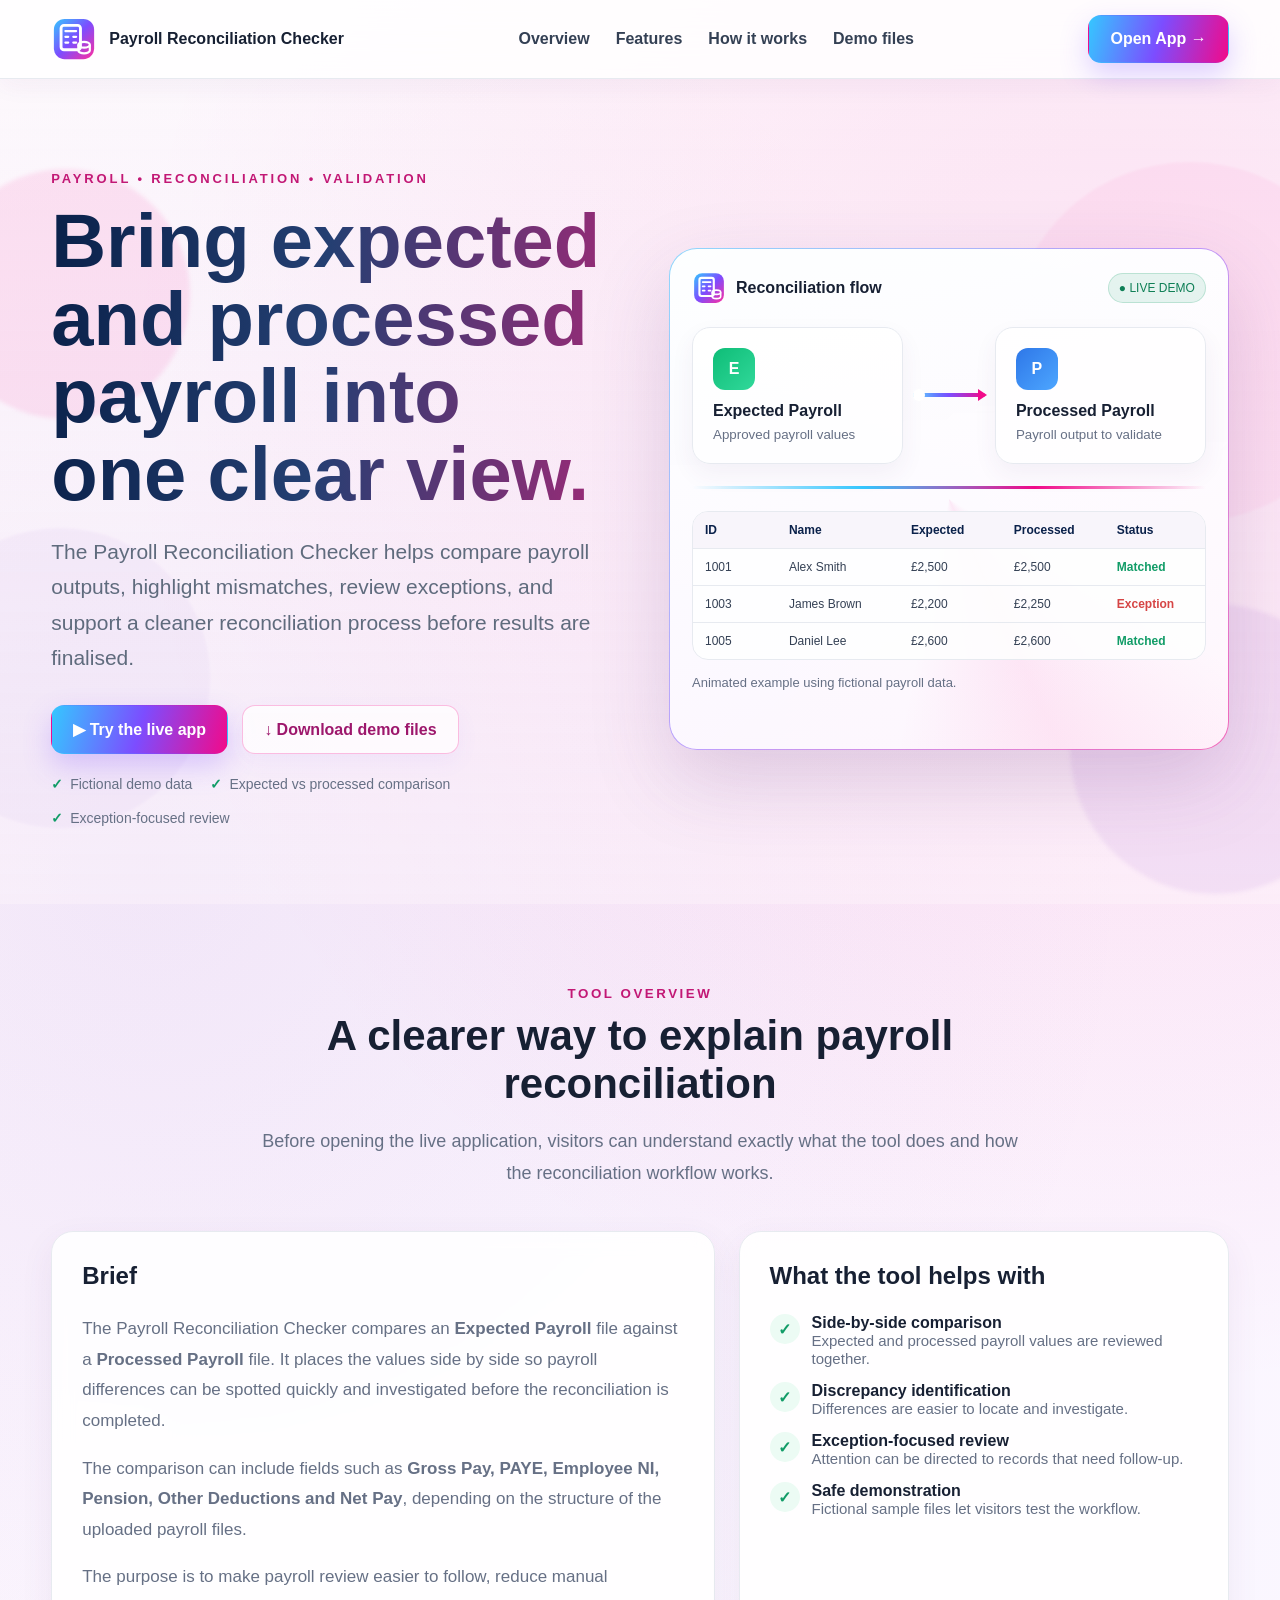
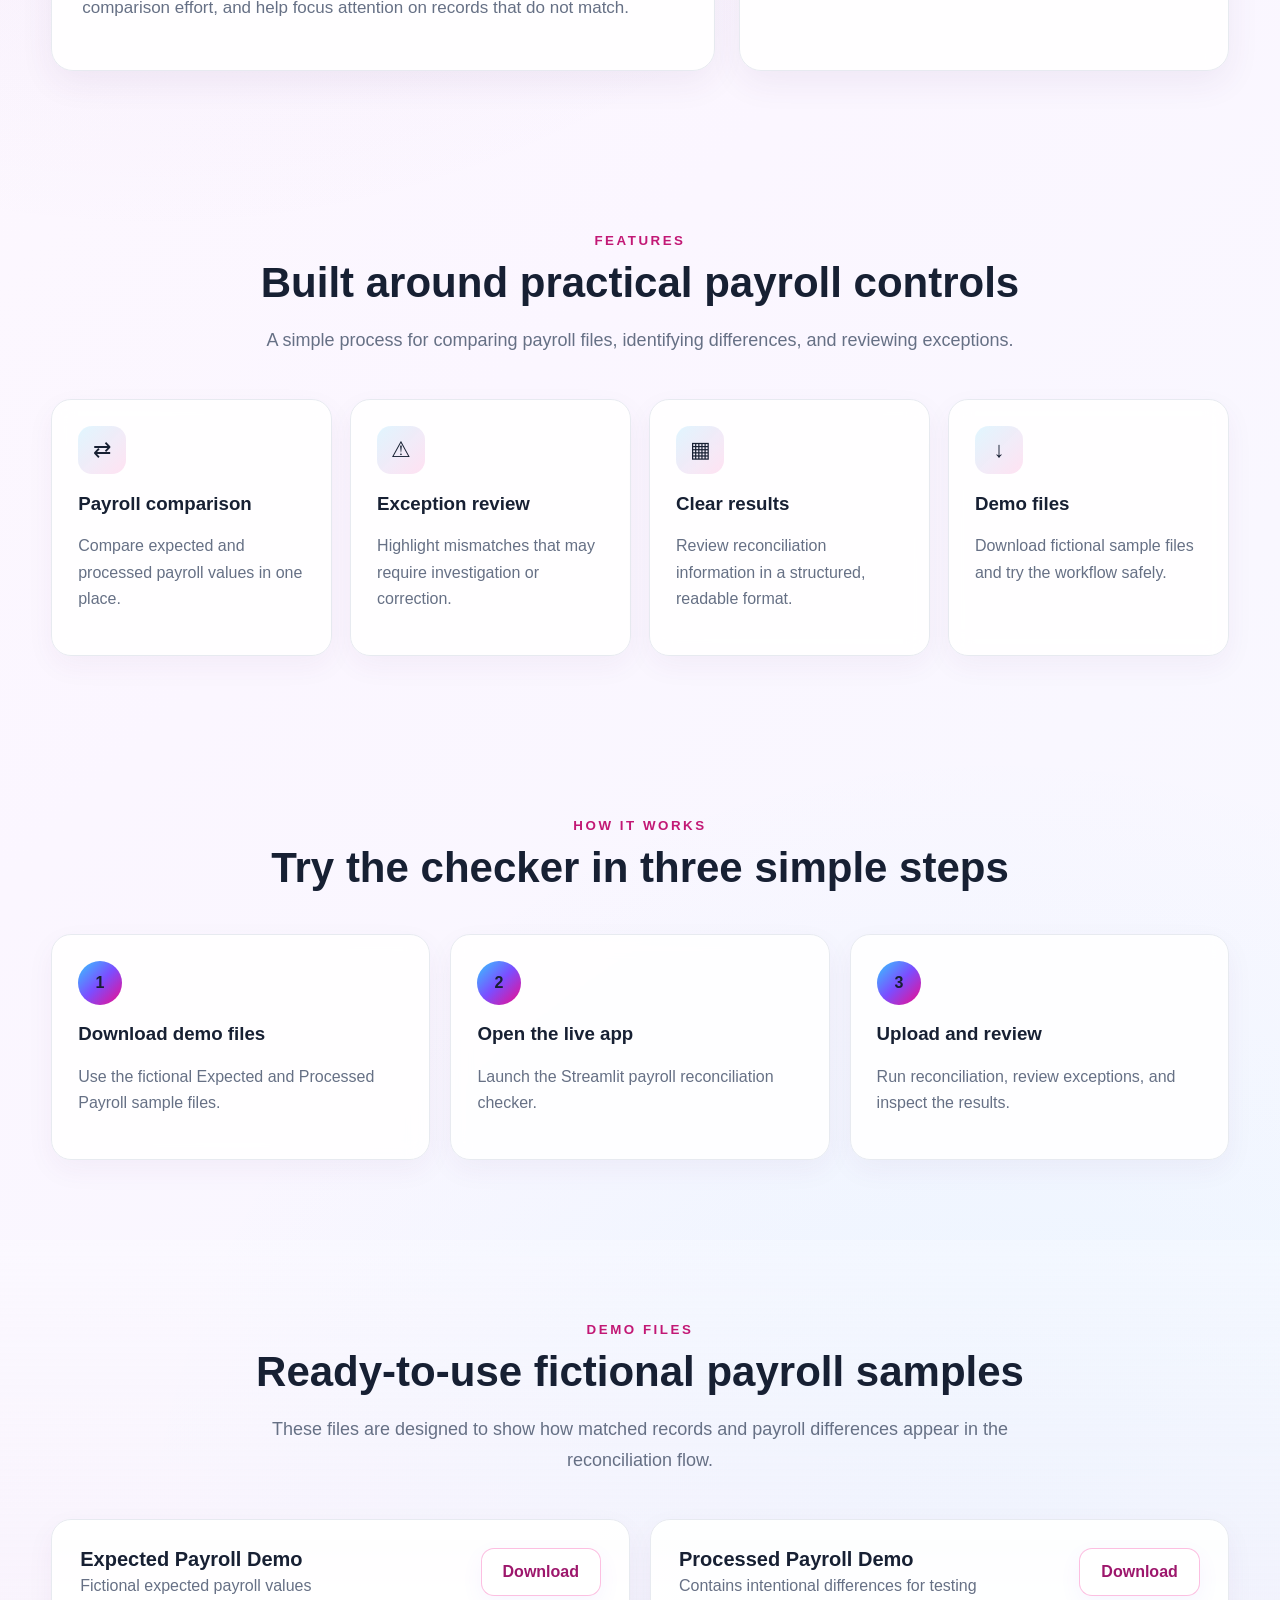
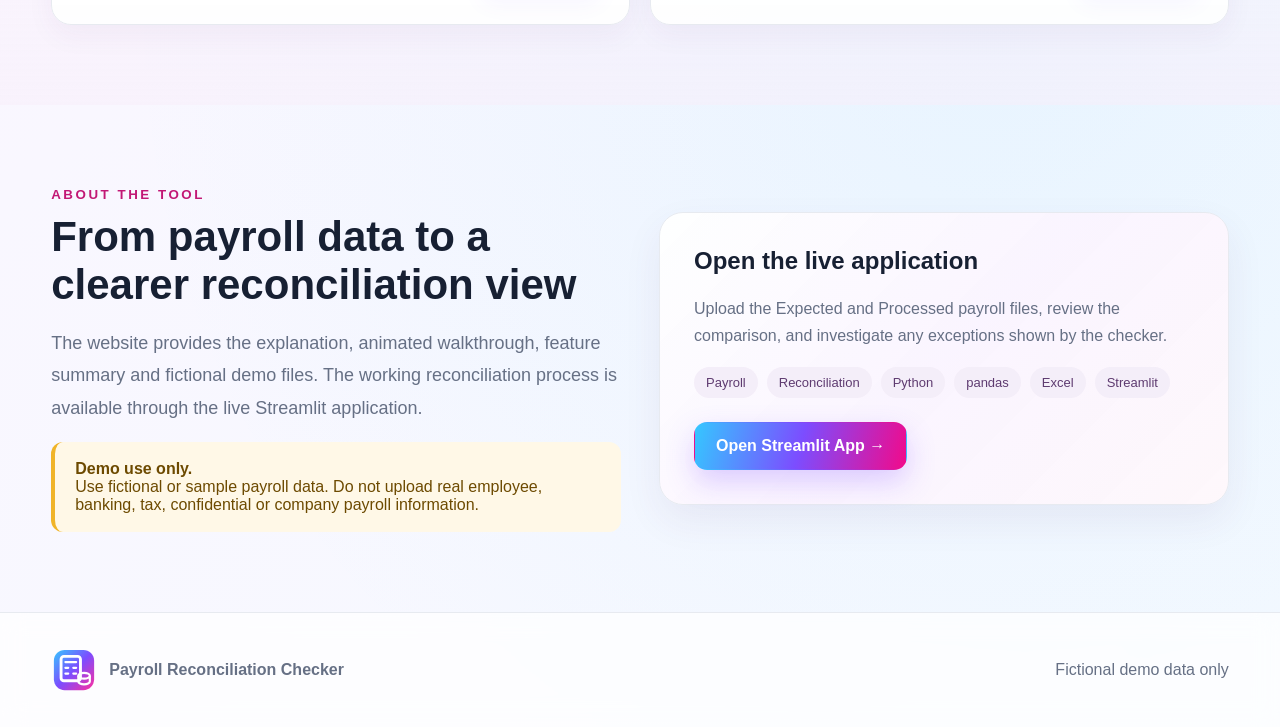
==== index.html @ 8fae10b7 "Add files via upload" ====
<!doctype html>
<html lang="en">
<head>
<meta charset="utf-8">
<meta name="viewport" content="width=device-width,initial-scale=1">
<title>Payroll Reconciliation Checker</title>
<meta name="description" content="Compare expected and processed payroll data, identify discrepancies, investigate exceptions, and review reconciliation results.">
<link rel="icon" href="favicon.svg" type="image/svg+xml">
<style>
:root{
 --bg:#fffafd;--panel:#ffffff;--panel2:#f8f4ff;--ink:#172033;--muted:#667085;
 --cyan:#35c7ff;--purple:#7c4dff;--pink:#f20a8a;--green:#119c67;--red:#d64545;--line:#e7eaf0;
}
*{box-sizing:border-box}html{scroll-behavior:smooth}
body{
 margin:0;font-family:Inter,Segoe UI,Arial,sans-serif;color:var(--ink);
 background:
 radial-gradient(circle at 88% 10%,rgba(242,10,138,.13),transparent 27%),
 radial-gradient(circle at 12% 22%,rgba(123,44,191,.09),transparent 30%),
 radial-gradient(circle at 78% 82%,rgba(53,199,255,.08),transparent 26%),
 linear-gradient(135deg,#fffafd 0%,#fbf6ff 48%,#f5f9ff 100%);
 overflow-x:hidden
}

body:before,body:after{content:"";position:fixed;border-radius:50%;pointer-events:none;z-index:0;filter:blur(1px);animation:ambientFloat 9s ease-in-out infinite}
body:before{width:360px;height:360px;background:rgba(242,10,138,.055);top:18%;right:-90px}
body:after{width:300px;height:300px;background:rgba(123,44,191,.05);bottom:8%;left:-90px;animation-delay:1.7s}
@keyframes ambientFloat{0%,100%{transform:translateY(0) scale(1)}50%{transform:translateY(-22px) scale(1.06)}}
header,main,footer{position:relative;z-index:1}
a{text-decoration:none;color:inherit}.wrap{width:min(1180px,92%);margin:auto}
header{position:sticky;top:0;z-index:50;background:rgba(255,255,255,.86);backdrop-filter:blur(18px);border-bottom:1px solid var(--line);box-shadow:0 6px 24px rgba(91,44,115,.05)}
nav{height:78px;display:flex;align-items:center;justify-content:space-between;gap:20px}
.brand{display:flex;align-items:center;gap:12px;font-weight:900}.brand img{width:46px;height:46px}
.links{display:flex;gap:26px;color:#344054;font-weight:700}
.btn{display:inline-flex;align-items:center;justify-content:center;gap:8px;padding:14px 21px;border-radius:13px;font-weight:900;border:1px solid transparent;transition:.22s}
.btn:hover{transform:translateY(-2px)}
.primary{background:linear-gradient(105deg,var(--cyan),var(--purple),var(--pink));color:white;box-shadow:0 12px 28px rgba(124,77,255,.25)}
.outline{border-color:rgba(242,10,138,.26);background:rgba(255,255,255,.76);color:#9d176c;box-shadow:0 8px 22px rgba(124,77,255,.06)}

.hero{padding:92px 0 78px;position:relative;overflow:hidden;background:linear-gradient(180deg,rgba(255,255,255,.20),rgba(255,248,252,.36))}
.hero:before,.hero:after{content:"";position:absolute;border-radius:50%;filter:blur(2px);animation:floatBlob 7s ease-in-out infinite}
.hero:before{width:250px;height:250px;background:rgba(242,10,138,.09);left:-60px;top:90px}
.hero:after{width:290px;height:290px;background:rgba(123,44,191,.08);right:-80px;bottom:10px;animation-delay:1.2s}
@keyframes floatBlob{0%,100%{transform:translateY(0) scale(1)}50%{transform:translateY(-18px) scale(1.05)}}
.hero-grid{display:grid;grid-template-columns:1fr 1fr;gap:58px;align-items:center;position:relative;z-index:1}
.eyebrow{letter-spacing:.22em;color:#c21875;font-weight:900;font-size:13px}
h1{font-size:clamp(46px,6vw,76px);line-height:1.02;margin:16px 0 22px}
.gradient-text{background:linear-gradient(95deg,#0a214a,#243f72 48%,#9f2a77);-webkit-background-clip:text;background-clip:text;color:transparent}
.lead{font-size:21px;line-height:1.68;color:#5f6b7d;max-width:660px}
.actions{display:flex;gap:14px;flex-wrap:wrap;margin-top:30px}
.mini-points{display:flex;gap:18px;flex-wrap:wrap;margin-top:22px;color:#667085;font-size:14px}
.mini-points span:before{content:"✓";color:var(--green);font-weight:900;margin-right:7px}

/* animated product visual */
.demo-wrap{position:relative;border-radius:28px;padding:1px;background:linear-gradient(135deg,rgba(53,199,255,.55),rgba(124,77,255,.48),rgba(242,10,138,.55));box-shadow:0 30px 80px rgba(89,43,118,.18)}
.demo{border-radius:27px;background:linear-gradient(180deg,rgba(255,255,255,.98),rgba(255,251,255,.96));padding:22px;min-height:500px;position:relative;overflow:hidden}
.demo:before{content:"";position:absolute;inset:-40%;background:conic-gradient(from 120deg,transparent,rgba(242,10,138,.08),transparent 20%);animation:spin 9s linear infinite}
@keyframes spin{to{transform:rotate(360deg)}}
.demo-inner{position:relative;z-index:2}
.demo-head{display:flex;align-items:center;justify-content:space-between;margin-bottom:22px}
.demo-title{display:flex;align-items:center;gap:10px;font-weight:900}.demo-title img{width:34px}.live{font-size:12px;padding:7px 10px;border-radius:999px;background:rgba(17,156,103,.10);color:#0e7f56;border:1px solid rgba(17,156,103,.20)}
.flow{display:grid;grid-template-columns:1fr 72px 1fr;align-items:center;gap:10px}
.file-card{background:rgba(255,255,255,.90);border:1px solid var(--line);border-radius:18px;padding:20px;animation:floatCard 4s ease-in-out infinite;box-shadow:0 10px 24px rgba(89,43,118,.06)}
.file-card:nth-child(3){animation-delay:.8s}
@keyframes floatCard{0%,100%{transform:translateY(0)}50%{transform:translateY(-7px)}}
.file-icon{width:42px;height:42px;border-radius:12px;display:grid;place-items:center;color:#fff;font-weight:900;margin-bottom:12px}
.green{background:linear-gradient(135deg,#0ebd77,#31d89a)}.blue{background:linear-gradient(135deg,#2e77e8,#4da6ff)}
.file-card strong{display:block;margin-bottom:5px}.file-card small{color:#667085}
.arrow{height:4px;background:linear-gradient(90deg,var(--cyan),var(--purple),var(--pink));position:relative;border-radius:10px}
.arrow:after{content:"";position:absolute;right:-2px;top:-4px;border-left:9px solid var(--pink);border-top:6px solid transparent;border-bottom:6px solid transparent}
.dot{position:absolute;width:12px;height:12px;border-radius:50%;background:#fff;top:-4px;left:0;animation:moveDot 2s linear infinite;box-shadow:0 0 16px rgba(255,255,255,.7)}
@keyframes moveDot{0%{left:0}100%{left:calc(100% - 12px)}}
.scan{height:3px;margin:22px 0;background:linear-gradient(90deg,transparent,var(--cyan),var(--pink),transparent);animation:scan 2.5s linear infinite}
@keyframes scan{0%{transform:translateX(-100%)}100%{transform:translateX(100%)}}
.results{border:1px solid var(--line);border-radius:16px;overflow:hidden;background:rgba(255,255,255,.88)}
.rhead,.rrow{display:grid;grid-template-columns:.8fr 1.2fr 1fr 1fr .8fr;gap:8px;padding:11px 12px;font-size:12px}
.rhead{background:#f8f5fb;font-weight:900;color:#0a214a}
.rrow{border-top:1px solid var(--line);color:#344054}.matched{color:#119c67;font-weight:900}.exception{color:#d64545;font-weight:900}
.note{margin-top:15px;color:#667085;font-size:13px}

section{padding:80px 0}
.head{text-align:center;max-width:780px;margin:0 auto 42px}
.head small{letter-spacing:.19em;color:#c21875;font-weight:900}
.head h2{font-size:42px;margin:10px 0 12px}
.head p{font-size:18px;line-height:1.75;color:var(--muted)}
.brief-grid{display:grid;grid-template-columns:1.15fr .85fr;gap:24px}
.panel{background:rgba(255,255,255,.88);border:1px solid var(--line);border-radius:22px;padding:30px;box-shadow:0 12px 34px rgba(89,43,118,.07);backdrop-filter:blur(10px)}
.panel h3{font-size:24px;margin-top:0}.panel p{line-height:1.8;color:#667085;font-size:17px}
.callouts{display:grid;gap:14px}.callout{display:flex;gap:12px;align-items:flex-start}
.tick{width:30px;height:30px;border-radius:50%;display:grid;place-items:center;background:#ecfbf4;color:#119c67;font-weight:900;flex:none}
.callout span{color:#667085;font-size:15px}

.cards{display:grid;grid-template-columns:repeat(4,1fr);gap:18px}
.card{background:rgba(255,255,255,.88);border:1px solid var(--line);border-radius:20px;padding:26px;transition:.25s;box-shadow:0 10px 28px rgba(89,43,118,.05);backdrop-filter:blur(10px)}
.card:hover{transform:translateY(-7px);border-color:rgba(242,10,138,.22);box-shadow:0 20px 45px rgba(89,43,118,.10)}
.ico{width:48px;height:48px;border-radius:14px;display:grid;place-items:center;background:linear-gradient(135deg,rgba(53,199,255,.15),rgba(255,46,159,.14));font-size:22px}
.card p{color:#667085;line-height:1.65}
.steps{display:grid;grid-template-columns:repeat(3,1fr);gap:20px}
.num{width:44px;height:44px;border-radius:50%;display:grid;place-items:center;font-weight:900;background:linear-gradient(135deg,var(--cyan),var(--purple),var(--pink))}
.samples{background:linear-gradient(180deg,rgba(255,255,255,.24),rgba(248,238,250,.52))}
.sample-grid{display:grid;grid-template-columns:1fr 1fr;gap:20px}
.sample{display:flex;align-items:center;justify-content:space-between;gap:20px;background:rgba(255,255,255,.90);border:1px solid var(--line);border-radius:20px;padding:28px;box-shadow:0 10px 28px rgba(89,43,118,.05)}
.sample strong{display:block;font-size:20px;margin-bottom:6px}.sample span{color:#667085}
.about{display:grid;grid-template-columns:1fr 1fr;gap:38px;align-items:center}
.notice{border-left:4px solid #f0b429;background:#fff8e7;padding:18px 20px;border-radius:12px;color:#6d4a00}
.appbox{background:linear-gradient(135deg,rgba(255,255,255,.92),rgba(251,244,255,.94),rgba(255,247,251,.92));border:1px solid var(--line);border-radius:24px;padding:34px;box-shadow:0 16px 38px rgba(89,43,118,.07)}
.tags{display:flex;gap:9px;flex-wrap:wrap;margin:18px 0 24px}.tag{padding:8px 12px;border-radius:999px;background:#f4eef9;color:#5e3b70;font-size:13px}
.reveal{opacity:0;transform:translateY(28px);transition:.7s ease}.reveal.show{opacity:1;transform:none}
footer{border-top:1px solid var(--line);padding:34px 0;background:rgba(255,255,255,.72);backdrop-filter:blur(12px)}.foot{display:flex;justify-content:space-between;align-items:center;gap:20px;color:#667085}
@media(max-width:920px){.links{display:none}.hero-grid,.brief-grid,.about{grid-template-columns:1fr}.cards{grid-template-columns:1fr 1fr}.steps,.sample-grid{grid-template-columns:1fr}}
@media(max-width:600px){.cards{grid-template-columns:1fr}.flow{grid-template-columns:1fr}.arrow{height:52px;width:4px;margin:auto}.arrow:after{display:none}.dot{left:-4px;top:0;animation:moveY 2s linear infinite}@keyframes moveY{0%{top:0}100%{top:40px}}.rhead,.rrow{grid-template-columns:.8fr 1.2fr .8fr}.rhead span:nth-child(3),.rhead span:nth-child(4),.rrow span:nth-child(3),.rrow span:nth-child(4){display:none}.foot{flex-direction:column;align-items:flex-start}}
</style>
</head>
<body>
<header><div class="wrap"><nav>
<a class="brand" href="#home"><img src="favicon.svg" alt=""><span>Payroll Reconciliation Checker</span></a>
<div class="links"><a href="#overview">Overview</a><a href="#features">Features</a><a href="#how">How it works</a><a href="#samples">Demo files</a></div>
<a class="btn primary" href="https://smart-payroll-reconciliation.streamlit.app/" target="_blank">Open App →</a>
</nav></div></header>

<main id="home">
<section class="hero"><div class="wrap hero-grid">
<div>
<div class="eyebrow">PAYROLL • RECONCILIATION • VALIDATION</div>
<h1 class="gradient-text">Bring expected and processed payroll into one clear view.</h1>
<p class="lead">The Payroll Reconciliation Checker helps compare payroll outputs, highlight mismatches, review exceptions, and support a cleaner reconciliation process before results are finalised.</p>
<div class="actions">
<a class="btn primary" href="https://smart-payroll-reconciliation.streamlit.app/" target="_blank">▶ Try the live app</a>
<a class="btn outline" href="#samples">↓ Download demo files</a>
</div>
<div class="mini-points"><span>Fictional demo data</span><span>Expected vs processed comparison</span><span>Exception-focused review</span></div>
</div>

<div class="demo-wrap"><div class="demo"><div class="demo-inner">
<div class="demo-head"><div class="demo-title"><img src="favicon.svg" alt=""> Reconciliation flow</div><div class="live">● LIVE DEMO</div></div>
<div class="flow">
<div class="file-card"><div class="file-icon green">E</div><strong>Expected Payroll</strong><small>Approved payroll values</small></div>
<div class="arrow"><div class="dot"></div></div>
<div class="file-card"><div class="file-icon blue">P</div><strong>Processed Payroll</strong><small>Payroll output to validate</small></div>
</div>
<div class="scan"></div>
<div class="results">
<div class="rhead"><span>ID</span><span>Name</span><span>Expected</span><span>Processed</span><span>Status</span></div>
<div class="rrow"><span>1001</span><span>Alex Smith</span><span>£2,500</span><span>£2,500</span><span class="matched">Matched</span></div>
<div class="rrow"><span>1003</span><span>James Brown</span><span>£2,200</span><span>£2,250</span><span class="exception">Exception</span></div>
<div class="rrow"><span>1005</span><span>Daniel Lee</span><span>£2,600</span><span>£2,600</span><span class="matched">Matched</span></div>
</div>
<div class="note">Animated example using fictional payroll data.</div>
</div></div></div>
</div></section>

<section id="overview"><div class="wrap">
<div class="head reveal"><small>TOOL OVERVIEW</small><h2>A clearer way to explain payroll reconciliation</h2><p>Before opening the live application, visitors can understand exactly what the tool does and how the reconciliation workflow works.</p></div>
<div class="brief-grid">
<div class="panel reveal">
<h3>Brief</h3>
<p>The Payroll Reconciliation Checker compares an <strong>Expected Payroll</strong> file against a <strong>Processed Payroll</strong> file. It places the values side by side so payroll differences can be spotted quickly and investigated before the reconciliation is completed.</p>
<p>The comparison can include fields such as <strong>Gross Pay, PAYE, Employee NI, Pension, Other Deductions and Net Pay</strong>, depending on the structure of the uploaded payroll files.</p>
<p>The purpose is to make payroll review easier to follow, reduce manual comparison effort, and help focus attention on records that do not match.</p>
</div>
<div class="panel reveal">
<h3>What the tool helps with</h3>
<div class="callouts">
<div class="callout"><div class="tick">✓</div><div><strong>Side-by-side comparison</strong><br><span>Expected and processed payroll values are reviewed together.</span></div></div>
<div class="callout"><div class="tick">✓</div><div><strong>Discrepancy identification</strong><br><span>Differences are easier to locate and investigate.</span></div></div>
<div class="callout"><div class="tick">✓</div><div><strong>Exception-focused review</strong><br><span>Attention can be directed to records that need follow-up.</span></div></div>
<div class="callout"><div class="tick">✓</div><div><strong>Safe demonstration</strong><br><span>Fictional sample files let visitors test the workflow.</span></div></div>
</div>
</div>
</div>
</div></section>

<section id="features"><div class="wrap">
<div class="head reveal"><small>FEATURES</small><h2>Built around practical payroll controls</h2><p>A simple process for comparing payroll files, identifying differences, and reviewing exceptions.</p></div>
<div class="cards">
<div class="card reveal"><div class="ico">⇄</div><h3>Payroll comparison</h3><p>Compare expected and processed payroll values in one place.</p></div>
<div class="card reveal"><div class="ico">⚠</div><h3>Exception review</h3><p>Highlight mismatches that may require investigation or correction.</p></div>
<div class="card reveal"><div class="ico">▦</div><h3>Clear results</h3><p>Review reconciliation information in a structured, readable format.</p></div>
<div class="card reveal"><div class="ico">↓</div><h3>Demo files</h3><p>Download fictional sample files and try the workflow safely.</p></div>
</div>
</div></section>

<section id="how"><div class="wrap">
<div class="head reveal"><small>HOW IT WORKS</small><h2>Try the checker in three simple steps</h2></div>
<div class="steps">
<div class="card reveal"><div class="num">1</div><h3>Download demo files</h3><p>Use the fictional Expected and Processed Payroll sample files.</p></div>
<div class="card reveal"><div class="num">2</div><h3>Open the live app</h3><p>Launch the Streamlit payroll reconciliation checker.</p></div>
<div class="card reveal"><div class="num">3</div><h3>Upload and review</h3><p>Run reconciliation, review exceptions, and inspect the results.</p></div>
</div>
</div></section>

<section id="samples" class="samples"><div class="wrap">
<div class="head reveal"><small>DEMO FILES</small><h2>Ready-to-use fictional payroll samples</h2><p>These files are designed to show how matched records and payroll differences appear in the reconciliation flow.</p></div>
<div class="sample-grid">
<div class="sample reveal"><div><strong>Expected Payroll Demo</strong><span>Fictional expected payroll values</span></div><a class="btn outline" href="expected_payroll_demo.xlsx" download>Download</a></div>
<div class="sample reveal"><div><strong>Processed Payroll Demo</strong><span>Contains intentional differences for testing</span></div><a class="btn outline" href="processed_payroll_demo.xlsx" download>Download</a></div>
</div>
</div></section>

<section><div class="wrap about">
<div class="reveal">
<div class="head" style="text-align:left;margin:0 0 18px"><small>ABOUT THE TOOL</small><h2>From payroll data to a clearer reconciliation view</h2></div>
<p style="font-size:18px;line-height:1.8;color:#667085">The website provides the explanation, animated walkthrough, feature summary and fictional demo files. The working reconciliation process is available through the live Streamlit application.</p>
<div class="notice"><strong>Demo use only.</strong><br>Use fictional or sample payroll data. Do not upload real employee, banking, tax, confidential or company payroll information.</div>
</div>
<div class="appbox reveal">
<h2 style="margin-top:0">Open the live application</h2>
<p style="color:#667085;line-height:1.7">Upload the Expected and Processed payroll files, review the comparison, and investigate any exceptions shown by the checker.</p>
<div class="tags"><span class="tag">Payroll</span><span class="tag">Reconciliation</span><span class="tag">Python</span><span class="tag">pandas</span><span class="tag">Excel</span><span class="tag">Streamlit</span></div>
<a class="btn primary" href="https://smart-payroll-reconciliation.streamlit.app/" target="_blank">Open Streamlit App →</a>
</div>
</div></section>
</main>

<footer><div class="wrap foot">
<a class="brand" href="#home"><img src="favicon.svg" alt=""><span>Payroll Reconciliation Checker</span></a>
<div>Fictional demo data only</div>
</div></footer>

<script>
const observer=new IntersectionObserver((entries)=>{entries.forEach(e=>{if(e.isIntersecting)e.target.classList.add('show')})},{threshold:.12});
document.querySelectorAll('.reveal').forEach(el=>observer.observe(el));
</script>
</body></html>
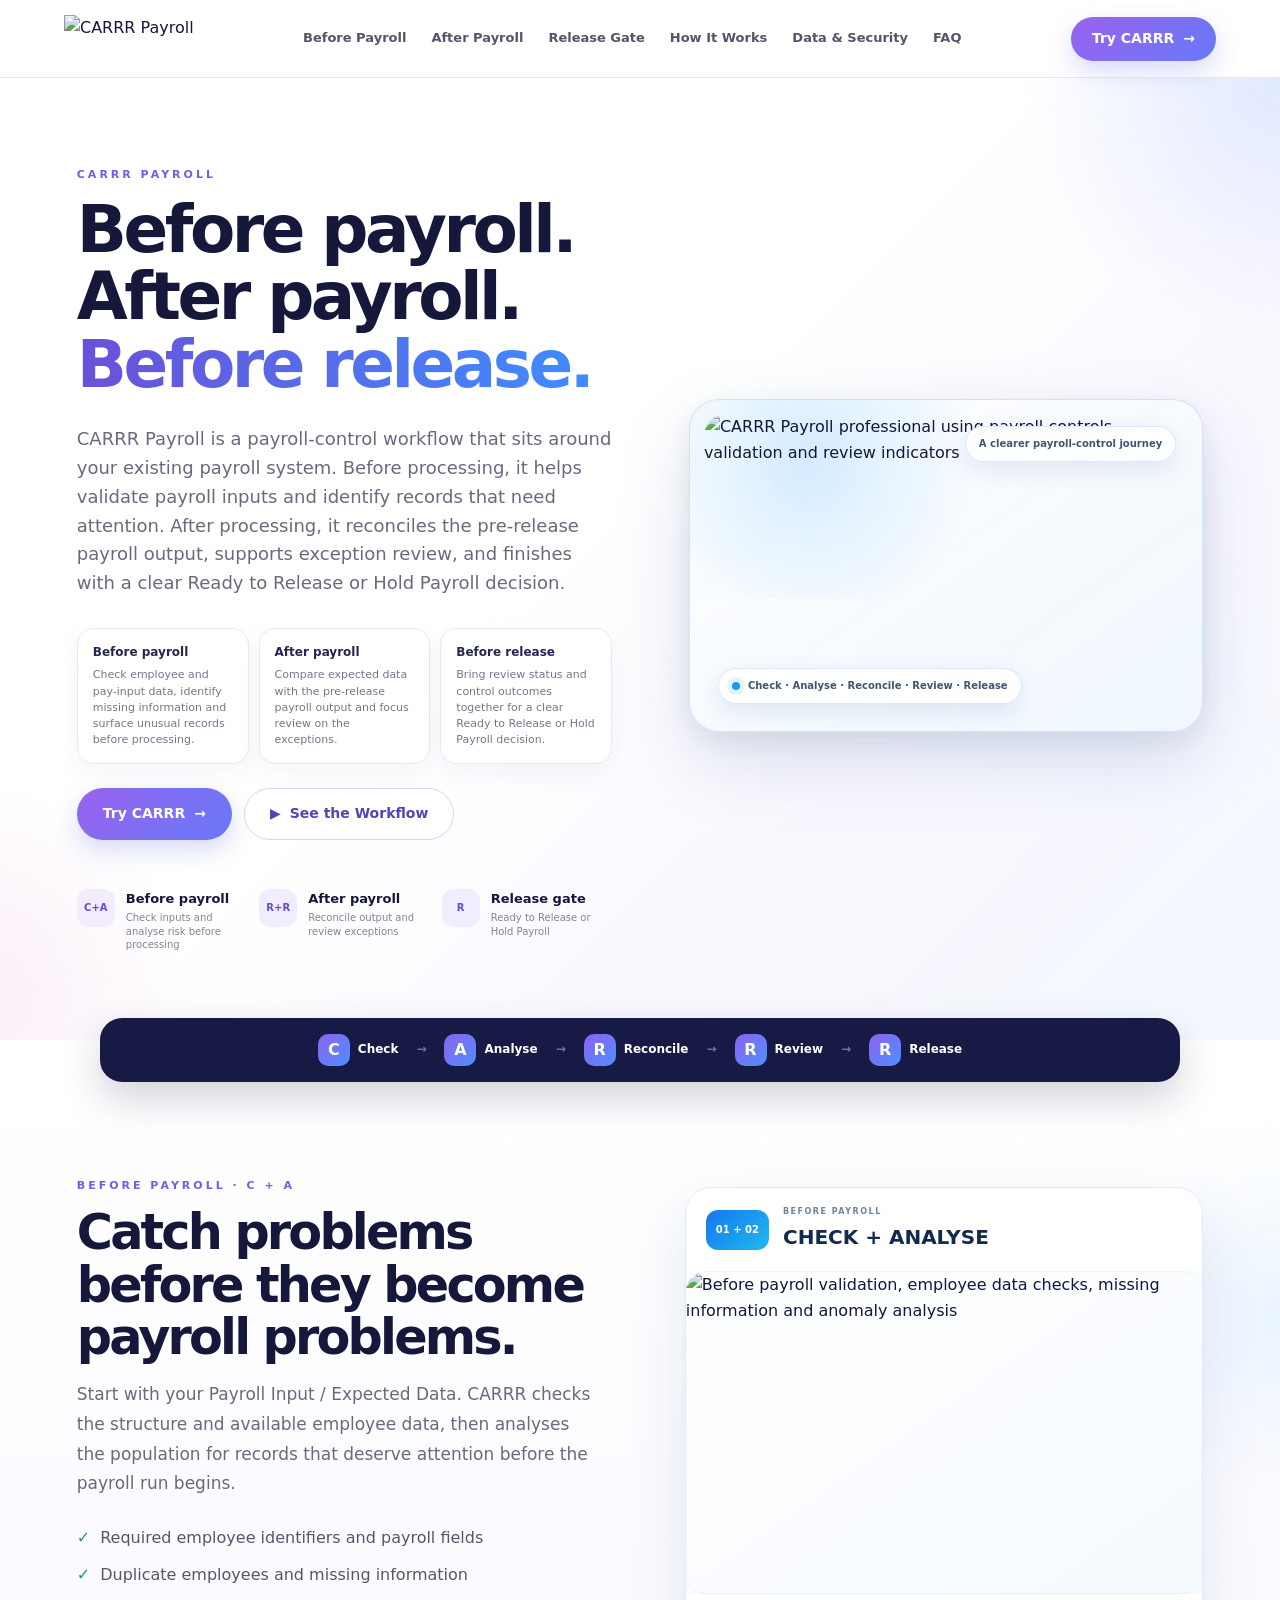
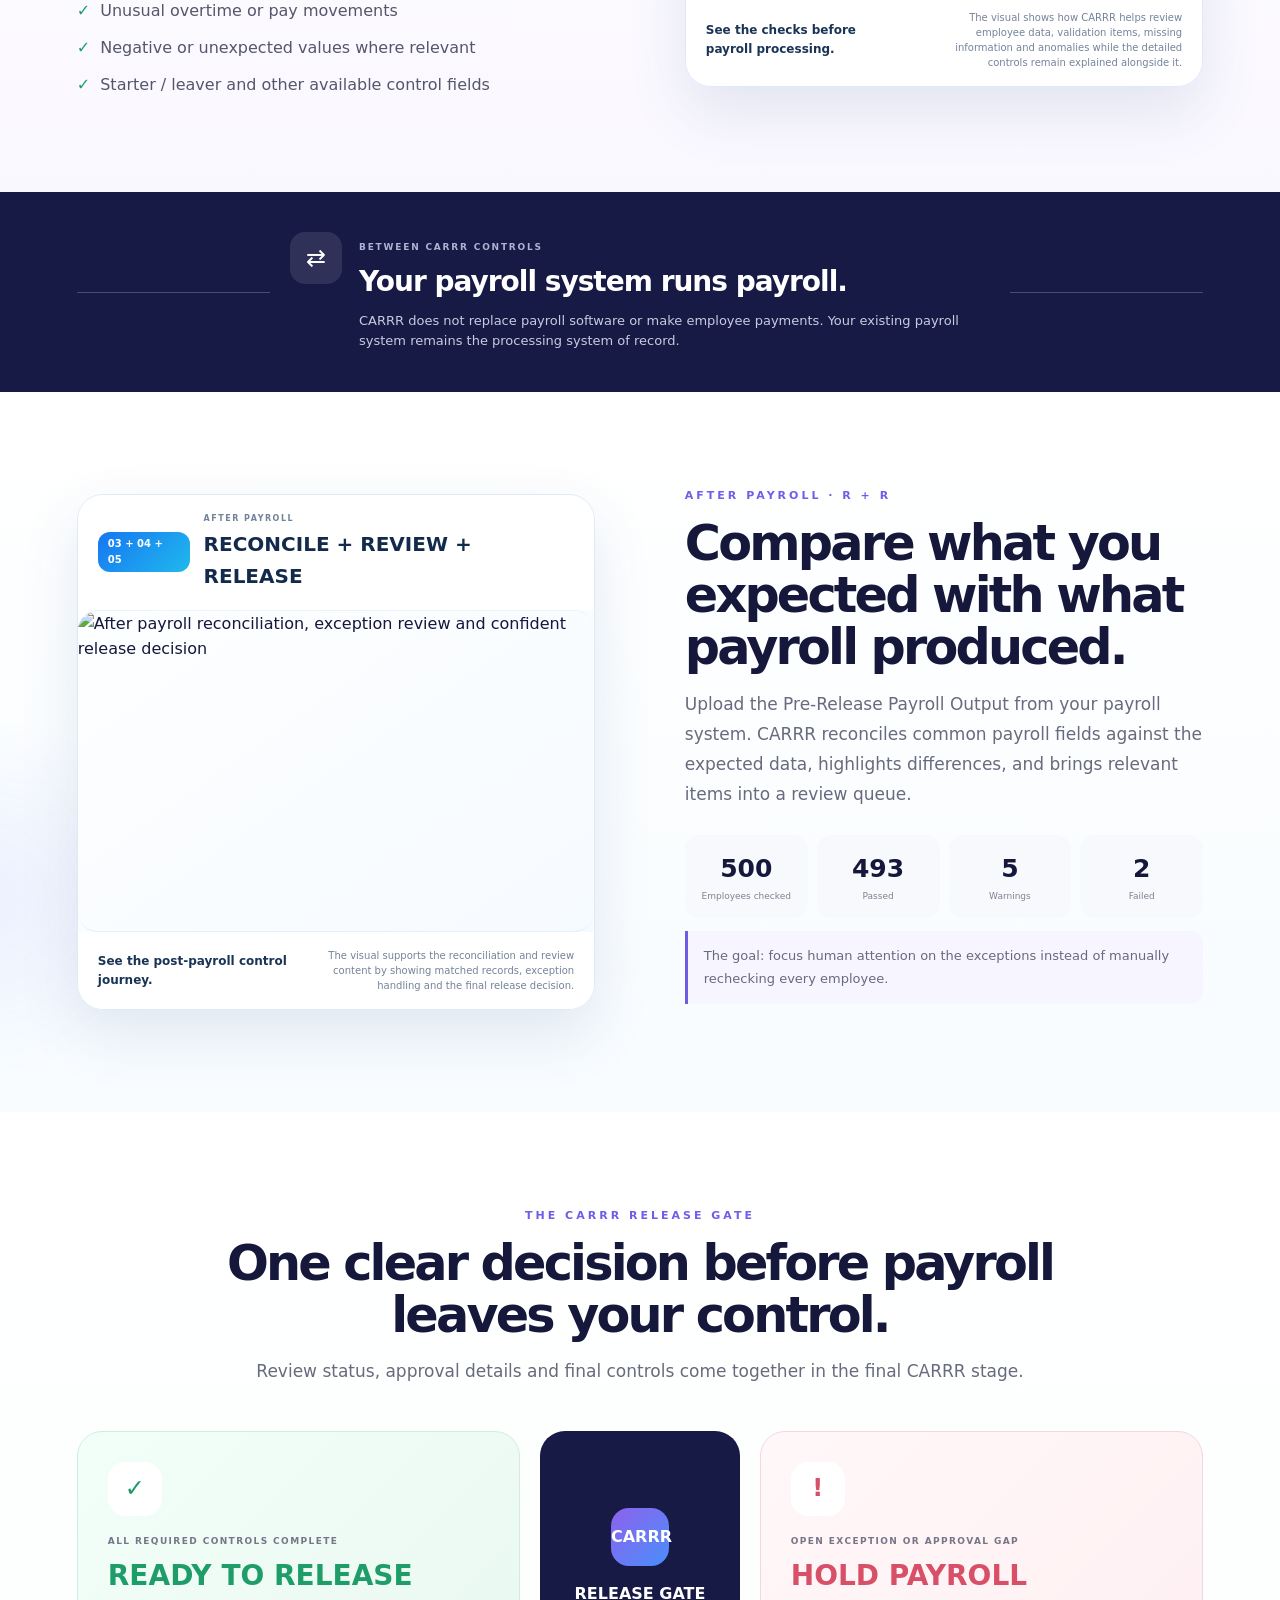
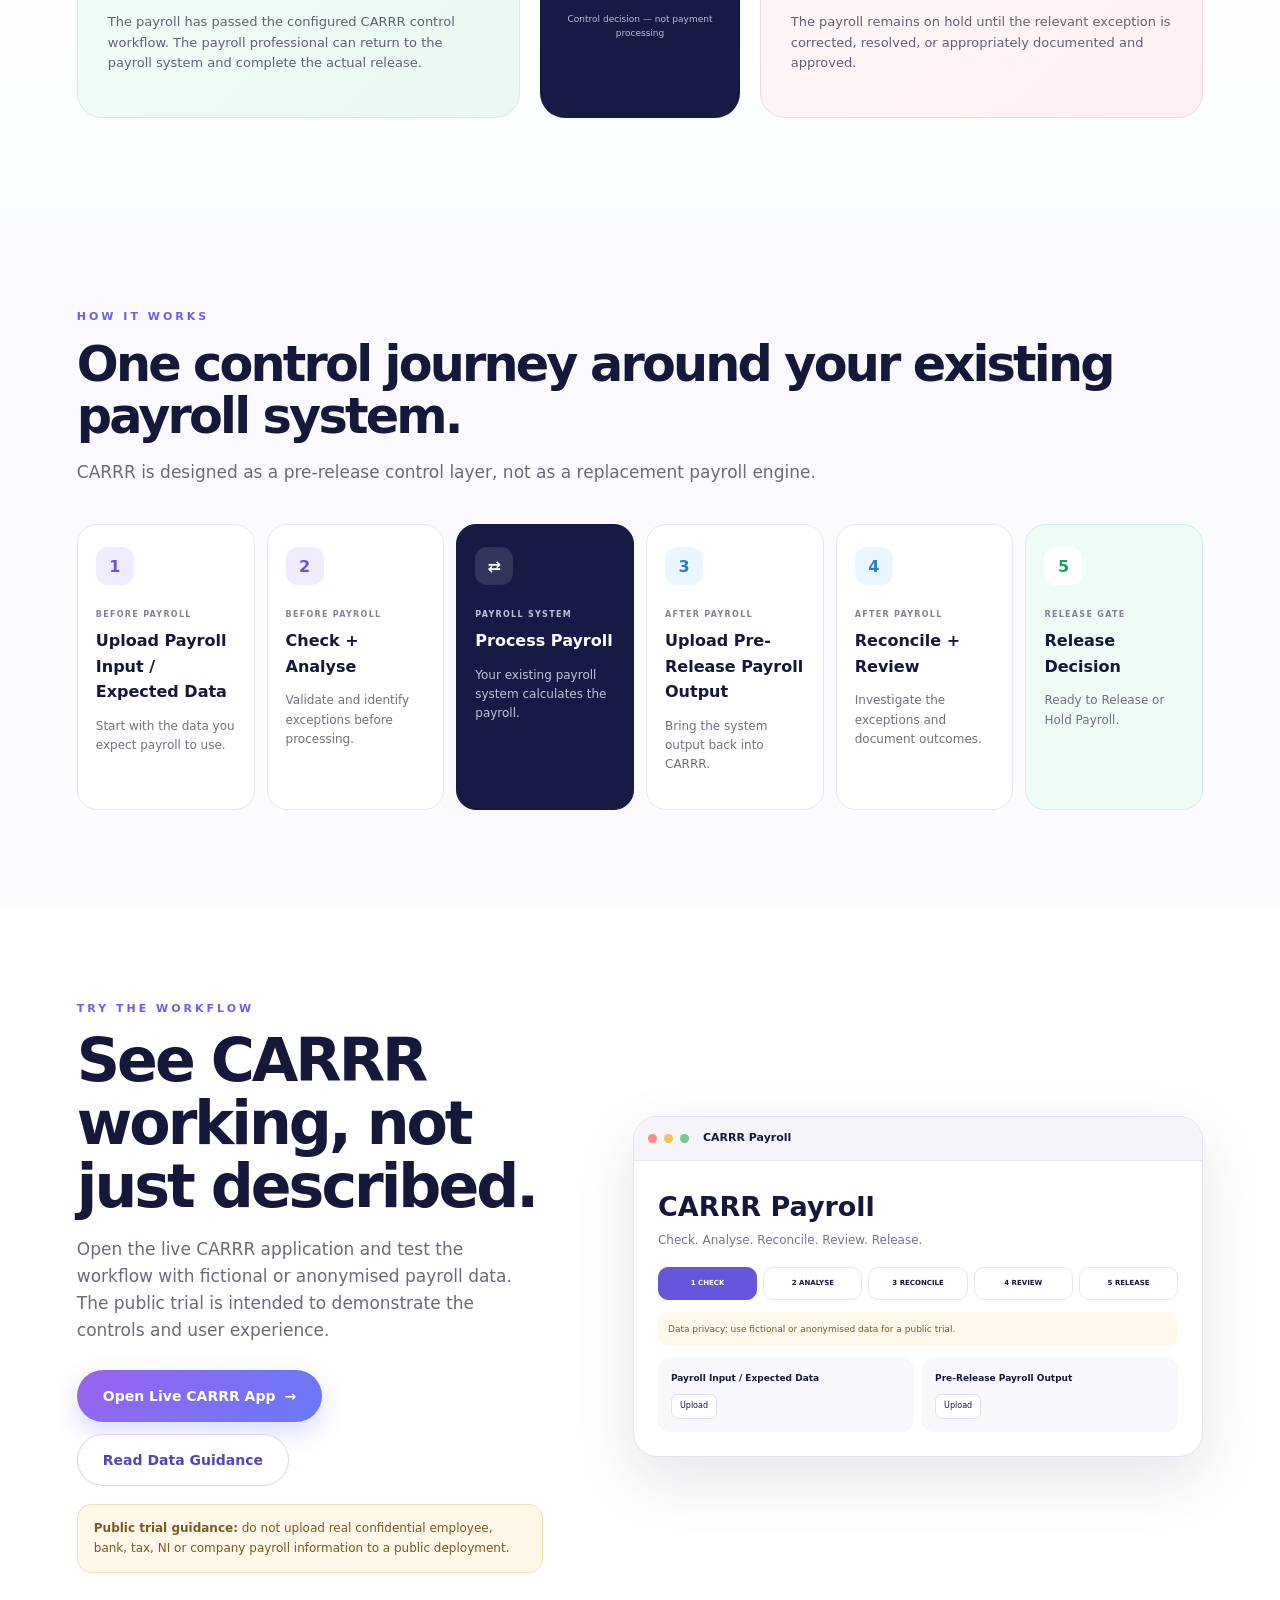
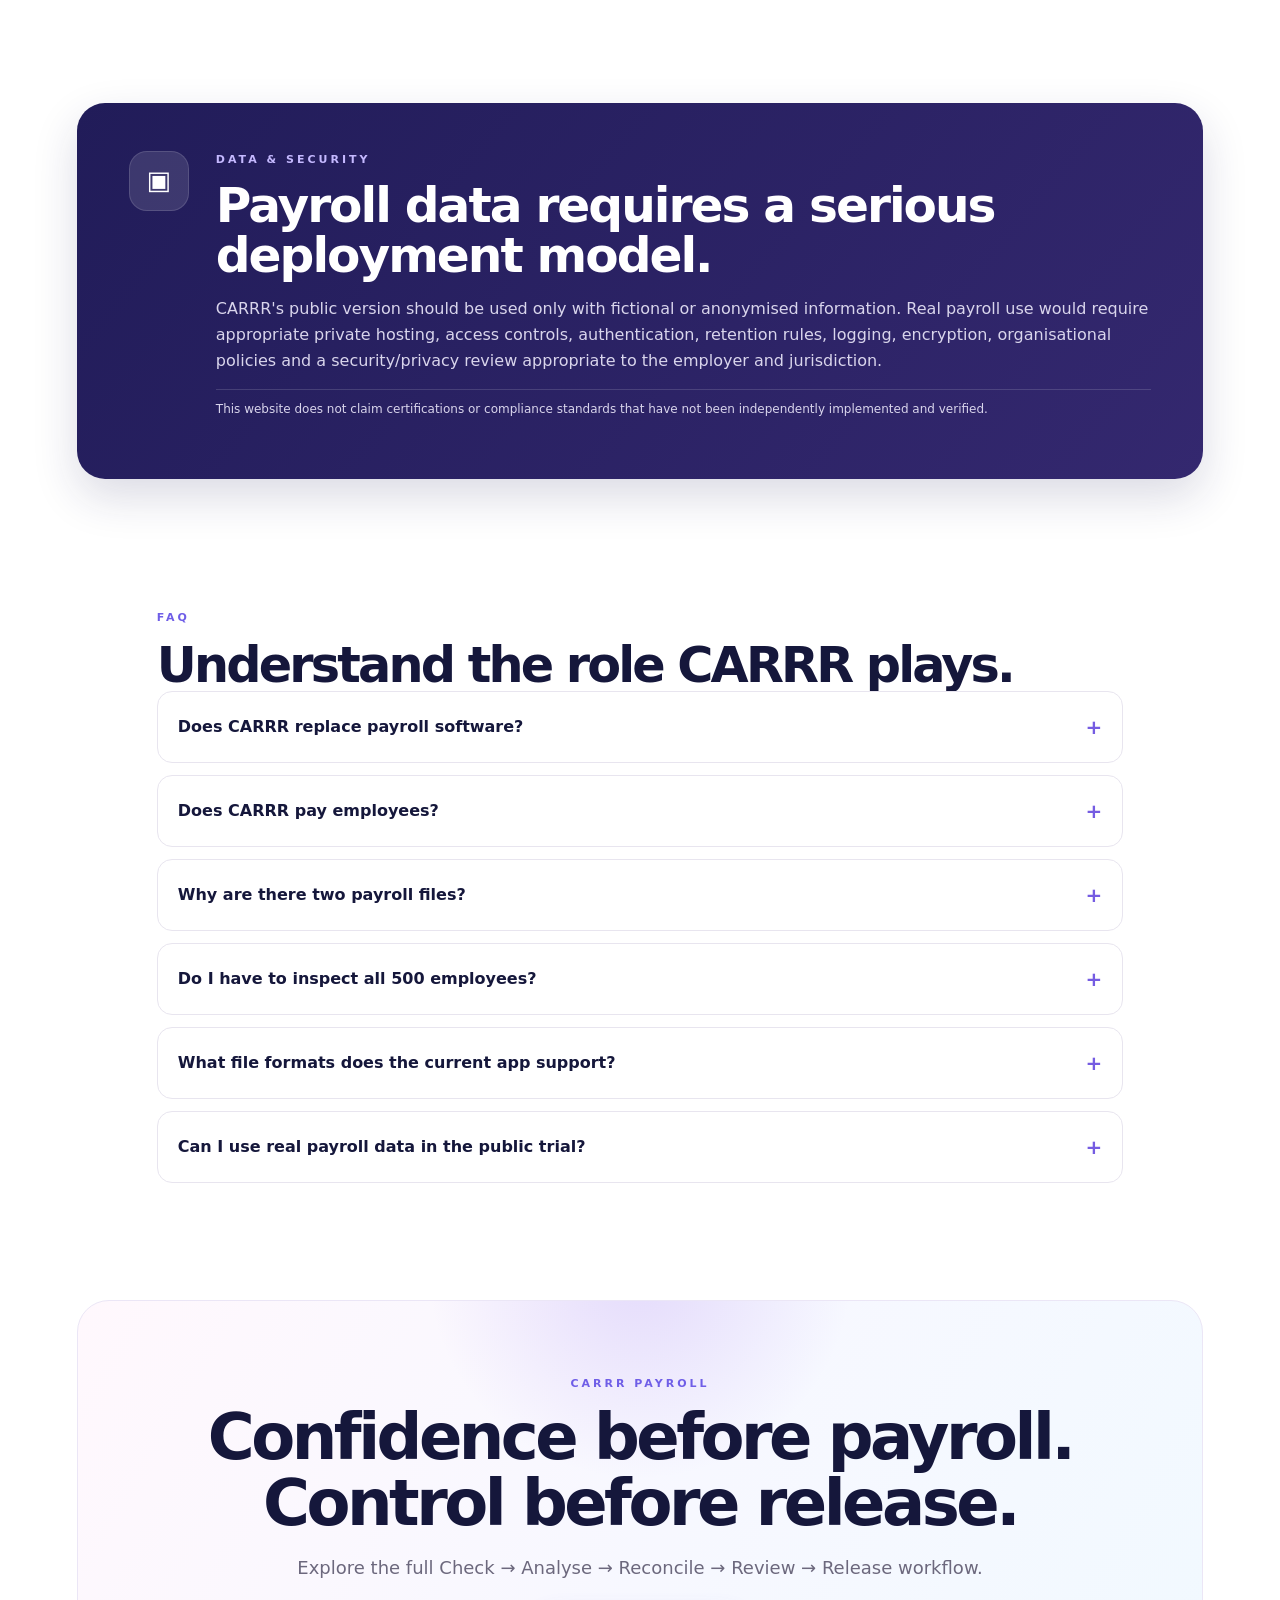
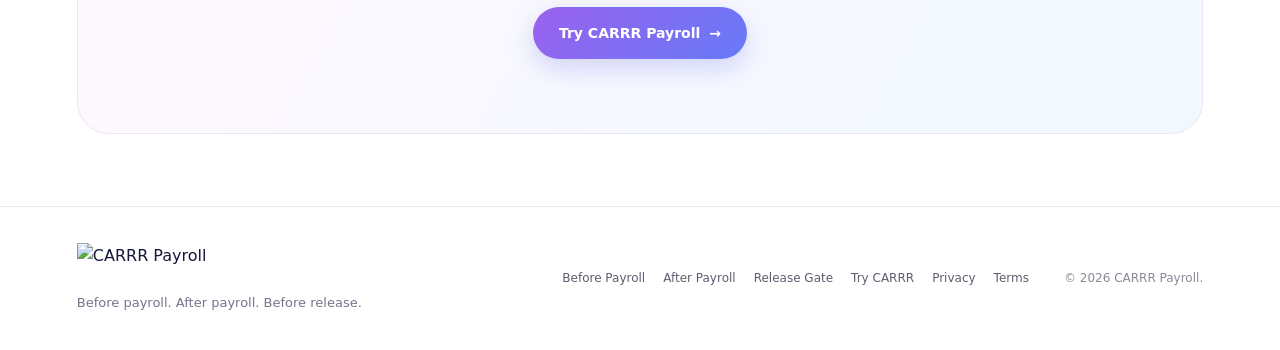
==== commit 1a1992b3: "Add files via upload" ====
--- a/index.html
+++ b/index.html
@@ -1,224 +1,289 @@
-<!doctype html>
+<!DOCTYPE html>
 <html lang="en">
 <head>
-<meta charset="utf-8">
-<meta name="viewport" content="width=device-width,initial-scale=1">
-<title>Payroll Reconciliation Checker</title>
-<meta name="description" content="Compare expected and processed payroll data, identify discrepancies, investigate exceptions, and review reconciliation results.">
-<link rel="icon" href="favicon.svg" type="image/svg+xml">
-<style>
-:root{
- --bg:#fffafd;--panel:#ffffff;--panel2:#f8f4ff;--ink:#172033;--muted:#667085;
- --cyan:#35c7ff;--purple:#7c4dff;--pink:#f20a8a;--green:#119c67;--red:#d64545;--line:#e7eaf0;
-}
-*{box-sizing:border-box}html{scroll-behavior:smooth}
-body{
- margin:0;font-family:Inter,Segoe UI,Arial,sans-serif;color:var(--ink);
- background:
- radial-gradient(circle at 88% 10%,rgba(242,10,138,.13),transparent 27%),
- radial-gradient(circle at 12% 22%,rgba(123,44,191,.09),transparent 30%),
- radial-gradient(circle at 78% 82%,rgba(53,199,255,.08),transparent 26%),
- linear-gradient(135deg,#fffafd 0%,#fbf6ff 48%,#f5f9ff 100%);
- overflow-x:hidden
-}
-
-body:before,body:after{content:"";position:fixed;border-radius:50%;pointer-events:none;z-index:0;filter:blur(1px);animation:ambientFloat 9s ease-in-out infinite}
-body:before{width:360px;height:360px;background:rgba(242,10,138,.055);top:18%;right:-90px}
-body:after{width:300px;height:300px;background:rgba(123,44,191,.05);bottom:8%;left:-90px;animation-delay:1.7s}
-@keyframes ambientFloat{0%,100%{transform:translateY(0) scale(1)}50%{transform:translateY(-22px) scale(1.06)}}
-header,main,footer{position:relative;z-index:1}
-a{text-decoration:none;color:inherit}.wrap{width:min(1180px,92%);margin:auto}
-header{position:sticky;top:0;z-index:50;background:rgba(255,255,255,.86);backdrop-filter:blur(18px);border-bottom:1px solid var(--line);box-shadow:0 6px 24px rgba(91,44,115,.05)}
-nav{height:78px;display:flex;align-items:center;justify-content:space-between;gap:20px}
-.brand{display:flex;align-items:center;gap:12px;font-weight:900}.brand img{width:46px;height:46px}
-.links{display:flex;gap:26px;color:#344054;font-weight:700}
-.btn{display:inline-flex;align-items:center;justify-content:center;gap:8px;padding:14px 21px;border-radius:13px;font-weight:900;border:1px solid transparent;transition:.22s}
-.btn:hover{transform:translateY(-2px)}
-.primary{background:linear-gradient(105deg,var(--cyan),var(--purple),var(--pink));color:white;box-shadow:0 12px 28px rgba(124,77,255,.25)}
-.outline{border-color:rgba(242,10,138,.26);background:rgba(255,255,255,.76);color:#9d176c;box-shadow:0 8px 22px rgba(124,77,255,.06)}
-
-.hero{padding:92px 0 78px;position:relative;overflow:hidden;background:linear-gradient(180deg,rgba(255,255,255,.20),rgba(255,248,252,.36))}
-.hero:before,.hero:after{content:"";position:absolute;border-radius:50%;filter:blur(2px);animation:floatBlob 7s ease-in-out infinite}
-.hero:before{width:250px;height:250px;background:rgba(242,10,138,.09);left:-60px;top:90px}
-.hero:after{width:290px;height:290px;background:rgba(123,44,191,.08);right:-80px;bottom:10px;animation-delay:1.2s}
-@keyframes floatBlob{0%,100%{transform:translateY(0) scale(1)}50%{transform:translateY(-18px) scale(1.05)}}
-.hero-grid{display:grid;grid-template-columns:1fr 1fr;gap:58px;align-items:center;position:relative;z-index:1}
-.eyebrow{letter-spacing:.22em;color:#c21875;font-weight:900;font-size:13px}
-h1{font-size:clamp(46px,6vw,76px);line-height:1.02;margin:16px 0 22px}
-.gradient-text{background:linear-gradient(95deg,#0a214a,#243f72 48%,#9f2a77);-webkit-background-clip:text;background-clip:text;color:transparent}
-.lead{font-size:21px;line-height:1.68;color:#5f6b7d;max-width:660px}
-.actions{display:flex;gap:14px;flex-wrap:wrap;margin-top:30px}
-.mini-points{display:flex;gap:18px;flex-wrap:wrap;margin-top:22px;color:#667085;font-size:14px}
-.mini-points span:before{content:"✓";color:var(--green);font-weight:900;margin-right:7px}
-
-/* animated product visual */
-.demo-wrap{position:relative;border-radius:28px;padding:1px;background:linear-gradient(135deg,rgba(53,199,255,.55),rgba(124,77,255,.48),rgba(242,10,138,.55));box-shadow:0 30px 80px rgba(89,43,118,.18)}
-.demo{border-radius:27px;background:linear-gradient(180deg,rgba(255,255,255,.98),rgba(255,251,255,.96));padding:22px;min-height:500px;position:relative;overflow:hidden}
-.demo:before{content:"";position:absolute;inset:-40%;background:conic-gradient(from 120deg,transparent,rgba(242,10,138,.08),transparent 20%);animation:spin 9s linear infinite}
-@keyframes spin{to{transform:rotate(360deg)}}
-.demo-inner{position:relative;z-index:2}
-.demo-head{display:flex;align-items:center;justify-content:space-between;margin-bottom:22px}
-.demo-title{display:flex;align-items:center;gap:10px;font-weight:900}.demo-title img{width:34px}.live{font-size:12px;padding:7px 10px;border-radius:999px;background:rgba(17,156,103,.10);color:#0e7f56;border:1px solid rgba(17,156,103,.20)}
-.flow{display:grid;grid-template-columns:1fr 72px 1fr;align-items:center;gap:10px}
-.file-card{background:rgba(255,255,255,.90);border:1px solid var(--line);border-radius:18px;padding:20px;animation:floatCard 4s ease-in-out infinite;box-shadow:0 10px 24px rgba(89,43,118,.06)}
-.file-card:nth-child(3){animation-delay:.8s}
-@keyframes floatCard{0%,100%{transform:translateY(0)}50%{transform:translateY(-7px)}}
-.file-icon{width:42px;height:42px;border-radius:12px;display:grid;place-items:center;color:#fff;font-weight:900;margin-bottom:12px}
-.green{background:linear-gradient(135deg,#0ebd77,#31d89a)}.blue{background:linear-gradient(135deg,#2e77e8,#4da6ff)}
-.file-card strong{display:block;margin-bottom:5px}.file-card small{color:#667085}
-.arrow{height:4px;background:linear-gradient(90deg,var(--cyan),var(--purple),var(--pink));position:relative;border-radius:10px}
-.arrow:after{content:"";position:absolute;right:-2px;top:-4px;border-left:9px solid var(--pink);border-top:6px solid transparent;border-bottom:6px solid transparent}
-.dot{position:absolute;width:12px;height:12px;border-radius:50%;background:#fff;top:-4px;left:0;animation:moveDot 2s linear infinite;box-shadow:0 0 16px rgba(255,255,255,.7)}
-@keyframes moveDot{0%{left:0}100%{left:calc(100% - 12px)}}
-.scan{height:3px;margin:22px 0;background:linear-gradient(90deg,transparent,var(--cyan),var(--pink),transparent);animation:scan 2.5s linear infinite}
-@keyframes scan{0%{transform:translateX(-100%)}100%{transform:translateX(100%)}}
-.results{border:1px solid var(--line);border-radius:16px;overflow:hidden;background:rgba(255,255,255,.88)}
-.rhead,.rrow{display:grid;grid-template-columns:.8fr 1.2fr 1fr 1fr .8fr;gap:8px;padding:11px 12px;font-size:12px}
-.rhead{background:#f8f5fb;font-weight:900;color:#0a214a}
-.rrow{border-top:1px solid var(--line);color:#344054}.matched{color:#119c67;font-weight:900}.exception{color:#d64545;font-weight:900}
-.note{margin-top:15px;color:#667085;font-size:13px}
-
-section{padding:80px 0}
-.head{text-align:center;max-width:780px;margin:0 auto 42px}
-.head small{letter-spacing:.19em;color:#c21875;font-weight:900}
-.head h2{font-size:42px;margin:10px 0 12px}
-.head p{font-size:18px;line-height:1.75;color:var(--muted)}
-.brief-grid{display:grid;grid-template-columns:1.15fr .85fr;gap:24px}
-.panel{background:rgba(255,255,255,.88);border:1px solid var(--line);border-radius:22px;padding:30px;box-shadow:0 12px 34px rgba(89,43,118,.07);backdrop-filter:blur(10px)}
-.panel h3{font-size:24px;margin-top:0}.panel p{line-height:1.8;color:#667085;font-size:17px}
-.callouts{display:grid;gap:14px}.callout{display:flex;gap:12px;align-items:flex-start}
-.tick{width:30px;height:30px;border-radius:50%;display:grid;place-items:center;background:#ecfbf4;color:#119c67;font-weight:900;flex:none}
-.callout span{color:#667085;font-size:15px}
-
-.cards{display:grid;grid-template-columns:repeat(4,1fr);gap:18px}
-.card{background:rgba(255,255,255,.88);border:1px solid var(--line);border-radius:20px;padding:26px;transition:.25s;box-shadow:0 10px 28px rgba(89,43,118,.05);backdrop-filter:blur(10px)}
-.card:hover{transform:translateY(-7px);border-color:rgba(242,10,138,.22);box-shadow:0 20px 45px rgba(89,43,118,.10)}
-.ico{width:48px;height:48px;border-radius:14px;display:grid;place-items:center;background:linear-gradient(135deg,rgba(53,199,255,.15),rgba(255,46,159,.14));font-size:22px}
-.card p{color:#667085;line-height:1.65}
-.steps{display:grid;grid-template-columns:repeat(3,1fr);gap:20px}
-.num{width:44px;height:44px;border-radius:50%;display:grid;place-items:center;font-weight:900;background:linear-gradient(135deg,var(--cyan),var(--purple),var(--pink))}
-.samples{background:linear-gradient(180deg,rgba(255,255,255,.24),rgba(248,238,250,.52))}
-.sample-grid{display:grid;grid-template-columns:1fr 1fr;gap:20px}
-.sample{display:flex;align-items:center;justify-content:space-between;gap:20px;background:rgba(255,255,255,.90);border:1px solid var(--line);border-radius:20px;padding:28px;box-shadow:0 10px 28px rgba(89,43,118,.05)}
-.sample strong{display:block;font-size:20px;margin-bottom:6px}.sample span{color:#667085}
-.about{display:grid;grid-template-columns:1fr 1fr;gap:38px;align-items:center}
-.notice{border-left:4px solid #f0b429;background:#fff8e7;padding:18px 20px;border-radius:12px;color:#6d4a00}
-.appbox{background:linear-gradient(135deg,rgba(255,255,255,.92),rgba(251,244,255,.94),rgba(255,247,251,.92));border:1px solid var(--line);border-radius:24px;padding:34px;box-shadow:0 16px 38px rgba(89,43,118,.07)}
-.tags{display:flex;gap:9px;flex-wrap:wrap;margin:18px 0 24px}.tag{padding:8px 12px;border-radius:999px;background:#f4eef9;color:#5e3b70;font-size:13px}
-.reveal{opacity:0;transform:translateY(28px);transition:.7s ease}.reveal.show{opacity:1;transform:none}
-footer{border-top:1px solid var(--line);padding:34px 0;background:rgba(255,255,255,.72);backdrop-filter:blur(12px)}.foot{display:flex;justify-content:space-between;align-items:center;gap:20px;color:#667085}
-@media(max-width:920px){.links{display:none}.hero-grid,.brief-grid,.about{grid-template-columns:1fr}.cards{grid-template-columns:1fr 1fr}.steps,.sample-grid{grid-template-columns:1fr}}
-@media(max-width:600px){.cards{grid-template-columns:1fr}.flow{grid-template-columns:1fr}.arrow{height:52px;width:4px;margin:auto}.arrow:after{display:none}.dot{left:-4px;top:0;animation:moveY 2s linear infinite}@keyframes moveY{0%{top:0}100%{top:40px}}.rhead,.rrow{grid-template-columns:.8fr 1.2fr .8fr}.rhead span:nth-child(3),.rhead span:nth-child(4),.rrow span:nth-child(3),.rrow span:nth-child(4){display:none}.foot{flex-direction:column;align-items:flex-start}}
-</style>
+  <meta charset="UTF-8" />
+  <meta name="viewport" content="width=device-width, initial-scale=1.0" />
+  <meta name="description" content="CARRR Payroll — before payroll, after payroll, before release. Check, Analyse, Reconcile, Review and Release with greater confidence." />
+  <title>CARRR Payroll | Before payroll. After payroll. Before release.</title>
+  <link rel="stylesheet" href="style.css" />
 </head>
 <body>
-<header><div class="wrap"><nav>
-<a class="brand" href="#home"><img src="favicon.svg" alt=""><span>Payroll Reconciliation Checker</span></a>
-<div class="links"><a href="#overview">Overview</a><a href="#features">Features</a><a href="#how">How it works</a><a href="#samples">Demo files</a></div>
-<a class="btn primary" href="https://smart-payroll-reconciliation.streamlit.app/" target="_blank">Open App →</a>
-</nav></div></header>
-
-<main id="home">
-<section class="hero"><div class="wrap hero-grid">
-<div>
-<div class="eyebrow">PAYROLL • RECONCILIATION • VALIDATION</div>
-<h1 class="gradient-text">Bring expected and processed payroll into one clear view.</h1>
-<p class="lead">The Payroll Reconciliation Checker helps compare payroll outputs, highlight mismatches, review exceptions, and support a cleaner reconciliation process before results are finalised.</p>
-<div class="actions">
-<a class="btn primary" href="https://smart-payroll-reconciliation.streamlit.app/" target="_blank">▶ Try the live app</a>
-<a class="btn outline" href="#samples">↓ Download demo files</a>
-</div>
-<div class="mini-points"><span>Fictional demo data</span><span>Expected vs processed comparison</span><span>Exception-focused review</span></div>
-</div>
-
-<div class="demo-wrap"><div class="demo"><div class="demo-inner">
-<div class="demo-head"><div class="demo-title"><img src="favicon.svg" alt=""> Reconciliation flow</div><div class="live">● LIVE DEMO</div></div>
-<div class="flow">
-<div class="file-card"><div class="file-icon green">E</div><strong>Expected Payroll</strong><small>Approved payroll values</small></div>
-<div class="arrow"><div class="dot"></div></div>
-<div class="file-card"><div class="file-icon blue">P</div><strong>Processed Payroll</strong><small>Payroll output to validate</small></div>
-</div>
-<div class="scan"></div>
-<div class="results">
-<div class="rhead"><span>ID</span><span>Name</span><span>Expected</span><span>Processed</span><span>Status</span></div>
-<div class="rrow"><span>1001</span><span>Alex Smith</span><span>£2,500</span><span>£2,500</span><span class="matched">Matched</span></div>
-<div class="rrow"><span>1003</span><span>James Brown</span><span>£2,200</span><span>£2,250</span><span class="exception">Exception</span></div>
-<div class="rrow"><span>1005</span><span>Daniel Lee</span><span>£2,600</span><span>£2,600</span><span class="matched">Matched</span></div>
-</div>
-<div class="note">Animated example using fictional payroll data.</div>
-</div></div></div>
-</div></section>
-
-<section id="overview"><div class="wrap">
-<div class="head reveal"><small>TOOL OVERVIEW</small><h2>A clearer way to explain payroll reconciliation</h2><p>Before opening the live application, visitors can understand exactly what the tool does and how the reconciliation workflow works.</p></div>
-<div class="brief-grid">
-<div class="panel reveal">
-<h3>Brief</h3>
-<p>The Payroll Reconciliation Checker compares an <strong>Expected Payroll</strong> file against a <strong>Processed Payroll</strong> file. It places the values side by side so payroll differences can be spotted quickly and investigated before the reconciliation is completed.</p>
-<p>The comparison can include fields such as <strong>Gross Pay, PAYE, Employee NI, Pension, Other Deductions and Net Pay</strong>, depending on the structure of the uploaded payroll files.</p>
-<p>The purpose is to make payroll review easier to follow, reduce manual comparison effort, and help focus attention on records that do not match.</p>
-</div>
-<div class="panel reveal">
-<h3>What the tool helps with</h3>
-<div class="callouts">
-<div class="callout"><div class="tick">✓</div><div><strong>Side-by-side comparison</strong><br><span>Expected and processed payroll values are reviewed together.</span></div></div>
-<div class="callout"><div class="tick">✓</div><div><strong>Discrepancy identification</strong><br><span>Differences are easier to locate and investigate.</span></div></div>
-<div class="callout"><div class="tick">✓</div><div><strong>Exception-focused review</strong><br><span>Attention can be directed to records that need follow-up.</span></div></div>
-<div class="callout"><div class="tick">✓</div><div><strong>Safe demonstration</strong><br><span>Fictional sample files let visitors test the workflow.</span></div></div>
-</div>
-</div>
-</div>
-</div></section>
-
-<section id="features"><div class="wrap">
-<div class="head reveal"><small>FEATURES</small><h2>Built around practical payroll controls</h2><p>A simple process for comparing payroll files, identifying differences, and reviewing exceptions.</p></div>
-<div class="cards">
-<div class="card reveal"><div class="ico">⇄</div><h3>Payroll comparison</h3><p>Compare expected and processed payroll values in one place.</p></div>
-<div class="card reveal"><div class="ico">⚠</div><h3>Exception review</h3><p>Highlight mismatches that may require investigation or correction.</p></div>
-<div class="card reveal"><div class="ico">▦</div><h3>Clear results</h3><p>Review reconciliation information in a structured, readable format.</p></div>
-<div class="card reveal"><div class="ico">↓</div><h3>Demo files</h3><p>Download fictional sample files and try the workflow safely.</p></div>
-</div>
-</div></section>
-
-<section id="how"><div class="wrap">
-<div class="head reveal"><small>HOW IT WORKS</small><h2>Try the checker in three simple steps</h2></div>
-<div class="steps">
-<div class="card reveal"><div class="num">1</div><h3>Download demo files</h3><p>Use the fictional Expected and Processed Payroll sample files.</p></div>
-<div class="card reveal"><div class="num">2</div><h3>Open the live app</h3><p>Launch the Streamlit payroll reconciliation checker.</p></div>
-<div class="card reveal"><div class="num">3</div><h3>Upload and review</h3><p>Run reconciliation, review exceptions, and inspect the results.</p></div>
-</div>
-</div></section>
-
-<section id="samples" class="samples"><div class="wrap">
-<div class="head reveal"><small>DEMO FILES</small><h2>Ready-to-use fictional payroll samples</h2><p>These files are designed to show how matched records and payroll differences appear in the reconciliation flow.</p></div>
-<div class="sample-grid">
-<div class="sample reveal"><div><strong>Expected Payroll Demo</strong><span>Fictional expected payroll values</span></div><a class="btn outline" href="expected_payroll_demo.xlsx" download>Download</a></div>
-<div class="sample reveal"><div><strong>Processed Payroll Demo</strong><span>Contains intentional differences for testing</span></div><a class="btn outline" href="processed_payroll_demo.xlsx" download>Download</a></div>
-</div>
-</div></section>
-
-<section><div class="wrap about">
-<div class="reveal">
-<div class="head" style="text-align:left;margin:0 0 18px"><small>ABOUT THE TOOL</small><h2>From payroll data to a clearer reconciliation view</h2></div>
-<p style="font-size:18px;line-height:1.8;color:#667085">The website provides the explanation, animated walkthrough, feature summary and fictional demo files. The working reconciliation process is available through the live Streamlit application.</p>
-<div class="notice"><strong>Demo use only.</strong><br>Use fictional or sample payroll data. Do not upload real employee, banking, tax, confidential or company payroll information.</div>
-</div>
-<div class="appbox reveal">
-<h2 style="margin-top:0">Open the live application</h2>
-<p style="color:#667085;line-height:1.7">Upload the Expected and Processed payroll files, review the comparison, and investigate any exceptions shown by the checker.</p>
-<div class="tags"><span class="tag">Payroll</span><span class="tag">Reconciliation</span><span class="tag">Python</span><span class="tag">pandas</span><span class="tag">Excel</span><span class="tag">Streamlit</span></div>
-<a class="btn primary" href="https://smart-payroll-reconciliation.streamlit.app/" target="_blank">Open Streamlit App →</a>
-</div>
-</div></section>
-</main>
-
-<footer><div class="wrap foot">
-<a class="brand" href="#home"><img src="favicon.svg" alt=""><span>Payroll Reconciliation Checker</span></a>
-<div>Fictional demo data only</div>
-</div></footer>
+  <header class="site-header" id="top">
+    <a class="brand" href="#home" aria-label="CARRR Payroll home">
+      <img src="assets/carrr-logo.svg" alt="CARRR Payroll" />
+    </a>
+
+    <nav class="desktop-nav" aria-label="Primary navigation">
+      <a href="#before">Before Payroll</a>
+      <a href="#after">After Payroll</a>
+      <a href="#gate">Release Gate</a>
+      <a href="#workflow">How It Works</a>
+      <a href="#security">Data & Security</a>
+      <a href="#faq">FAQ</a>
+    </nav>
+
+    <div class="header-actions">
+      <a class="button button-small button-primary app-link" href="https://smart-payroll-reconciliation.streamlit.app/" target="_blank" rel="noopener">Try CARRR <span>→</span></a>
+      <button class="menu-toggle" aria-label="Open menu" aria-expanded="false" aria-controls="mobile-menu">
+        <span></span><span></span><span></span>
+      </button>
+    </div>
+
+    <nav class="mobile-nav" id="mobile-menu" aria-label="Mobile navigation">
+      <a href="#before">Before Payroll</a>
+      <a href="#after">After Payroll</a>
+      <a href="#gate">Release Gate</a>
+      <a href="#workflow">How It Works</a>
+      <a href="#security">Data & Security</a>
+      <a href="#faq">FAQ</a>
+      <a class="app-link mobile-app-link" href="https://smart-payroll-reconciliation.streamlit.app/" target="_blank" rel="noopener">Try CARRR Payroll →</a>
+    </nav>
+  </header>
+
+  <main>
+    <section class="hero" id="home">
+      <div class="hero-glow hero-glow-one"></div>
+      <div class="hero-glow hero-glow-two"></div>
+
+      <div class="hero-copy reveal">
+        <p class="eyebrow">CARRR PAYROLL</p>
+        <h1>Before payroll.<br />After payroll.<br /><span>Before release.</span></h1>
+        <p class="hero-lead">
+          CARRR Payroll is a payroll-control workflow that sits around your existing payroll system. Before processing, it helps validate payroll inputs and identify records that need attention. After processing, it reconciles the pre-release payroll output, supports exception review, and finishes with a clear Ready to Release or Hold Payroll decision.
+        </p>
+
+        <div class="hero-brief" aria-label="What CARRR Payroll does">
+          <div><b>Before payroll</b><span>Check employee and pay-input data, identify missing information and surface unusual records before processing.</span></div>
+          <div><b>After payroll</b><span>Compare expected data with the pre-release payroll output and focus review on the exceptions.</span></div>
+          <div><b>Before release</b><span>Bring review status and control outcomes together for a clear Ready to Release or Hold Payroll decision.</span></div>
+        </div>
+
+        <div class="hero-buttons">
+          <a class="button button-primary app-link" href="https://smart-payroll-reconciliation.streamlit.app/" target="_blank" rel="noopener">Try CARRR <span>→</span></a>
+          <a class="button button-secondary" href="#workflow"><span class="play-dot">▶</span> See the Workflow</a>
+        </div>
+        <div class="hero-points" aria-label="Product highlights">
+          <div><span class="mini-icon">C+A</span><p><strong>Before payroll</strong><small>Check inputs and analyse risk before processing</small></p></div>
+          <div><span class="mini-icon">R+R</span><p><strong>After payroll</strong><small>Reconcile output and review exceptions</small></p></div>
+          <div><span class="mini-icon">R</span><p><strong>Release gate</strong><small>Ready to Release or Hold Payroll</small></p></div>
+        </div>
+      </div>
+
+      <div class="hero-visual reveal" aria-label="CARRR Payroll product dashboard">
+        <div class="product-visual product-visual-hero">
+          <img src="assets/hero-creative.png" alt="CARRR Payroll professional using payroll controls, validation and review indicators" />
+          <div class="visual-badge visual-badge-top">A clearer payroll-control journey</div>
+          <div class="visual-badge visual-badge-bottom"><span></span> Check · Analyse · Reconcile · Review · Release</div>
+        </div>
+      </div>
+    </section>
+
+    <section class="control-band reveal" aria-label="CARRR methodology">
+      <div><b>C</b><span>Check</span></div>
+      <span class="band-arrow">→</span>
+      <div><b>A</b><span>Analyse</span></div>
+      <span class="band-arrow">→</span>
+      <div><b>R</b><span>Reconcile</span></div>
+      <span class="band-arrow">→</span>
+      <div><b>R</b><span>Review</span></div>
+      <span class="band-arrow">→</span>
+      <div><b>R</b><span>Release</span></div>
+    </section>
+
+    <section class="section split-section before-section" id="before">
+      <div class="split-copy reveal">
+        <p class="eyebrow">BEFORE PAYROLL · C + A</p>
+        <h2>Catch problems before they become payroll problems.</h2>
+        <p>
+          Start with your Payroll Input / Expected Data. CARRR checks the structure and available employee data, then analyses the population for records that deserve attention before the payroll run begins.
+        </p>
+        <ul class="check-list">
+          <li><span>✓</span> Required employee identifiers and payroll fields</li>
+          <li><span>✓</span> Duplicate employees and missing information</li>
+          <li><span>✓</span> Unusual overtime or pay movements</li>
+          <li><span>✓</span> Negative or unexpected values where relevant</li>
+          <li><span>✓</span> Starter / leaver and other available control fields</li>
+        </ul>
+      </div>
+      <div class="stage-showcase visual-showcase reveal">
+        <div class="showcase-kicker"><span>01 + 02</span><div><small>BEFORE PAYROLL</small><h3>CHECK + ANALYSE</h3></div></div>
+        <img src="assets/before-creative.png" alt="Before payroll validation, employee data checks, missing information and anomaly analysis" />
+        <div class="showcase-caption"><b>See the checks before payroll processing.</b><span>The visual shows how CARRR helps review employee data, validation items, missing information and anomalies while the detailed controls remain explained alongside it.</span></div>
+      </div>
+    </section>
+
+    <section class="payroll-run-section reveal">
+      <div class="run-line"></div>
+      <div class="run-core"><span>⇄</span><div><small>BETWEEN CARRR CONTROLS</small><h2>Your payroll system runs payroll.</h2><p>CARRR does not replace payroll software or make employee payments. Your existing payroll system remains the processing system of record.</p></div></div>
+      <div class="run-line"></div>
+    </section>
+
+    <section class="section split-section after-section" id="after">
+      <div class="stage-showcase visual-showcase reveal">
+        <div class="showcase-kicker"><span>03 + 04 + 05</span><div><small>AFTER PAYROLL</small><h3>RECONCILE + REVIEW + RELEASE</h3></div></div>
+        <img src="assets/after-creative.png" alt="After payroll reconciliation, exception review and confident release decision" />
+        <div class="showcase-caption"><b>See the post-payroll control journey.</b><span>The visual supports the reconciliation and review content by showing matched records, exception handling and the final release decision.</span></div>
+      </div>
+      <div class="split-copy reveal">
+        <p class="eyebrow">AFTER PAYROLL · R + R</p>
+        <h2>Compare what you expected with what payroll produced.</h2>
+        <p>
+          Upload the Pre-Release Payroll Output from your payroll system. CARRR reconciles common payroll fields against the expected data, highlights differences, and brings relevant items into a review queue.
+        </p>
+        <div class="metrics-demo">
+          <div><strong>500</strong><span>Employees checked</span></div>
+          <div><strong>493</strong><span>Passed</span></div>
+          <div><strong>5</strong><span>Warnings</span></div>
+          <div><strong>2</strong><span>Failed</span></div>
+        </div>
+        <p class="focus-note">The goal: focus human attention on the exceptions instead of manually rechecking every employee.</p>
+      </div>
+    </section>
+
+    <section class="section release-section" id="gate">
+      <div class="section-heading centered reveal">
+        <p class="eyebrow">THE CARRR RELEASE GATE</p>
+        <h2>One clear decision before payroll leaves your control.</h2>
+        <p>Review status, approval details and final controls come together in the final CARRR stage.</p>
+      </div>
+
+      <div class="gate-layout">
+        <div class="gate-card ready reveal">
+          <div class="gate-icon">✓</div>
+          <small>ALL REQUIRED CONTROLS COMPLETE</small>
+          <h3>READY TO RELEASE</h3>
+          <p>The payroll has passed the configured CARRR control workflow. The payroll professional can return to the payroll system and complete the actual release.</p>
+        </div>
+        <div class="gate-center reveal">
+          <span>CARRR</span>
+          <b>RELEASE GATE</b>
+          <small>Control decision — not payment processing</small>
+        </div>
+        <div class="gate-card hold reveal">
+          <div class="gate-icon">!</div>
+          <small>OPEN EXCEPTION OR APPROVAL GAP</small>
+          <h3>HOLD PAYROLL</h3>
+          <p>The payroll remains on hold until the relevant exception is corrected, resolved, or appropriately documented and approved.</p>
+        </div>
+      </div>
+    </section>
+
+    <section class="section workflow-section" id="workflow">
+      <div class="section-heading reveal">
+        <p class="eyebrow">HOW IT WORKS</p>
+        <h2>One control journey around your existing payroll system.</h2>
+        <p>CARRR is designed as a pre-release control layer, not as a replacement payroll engine.</p>
+      </div>
+
+      <div class="workflow-timeline reveal">
+        <div class="timeline-card before"><span>1</span><small>BEFORE PAYROLL</small><h3>Upload Payroll Input / Expected Data</h3><p>Start with the data you expect payroll to use.</p></div>
+        <div class="timeline-card before"><span>2</span><small>BEFORE PAYROLL</small><h3>Check + Analyse</h3><p>Validate and identify exceptions before processing.</p></div>
+        <div class="timeline-card run"><span>⇄</span><small>PAYROLL SYSTEM</small><h3>Process Payroll</h3><p>Your existing payroll system calculates the payroll.</p></div>
+        <div class="timeline-card after"><span>3</span><small>AFTER PAYROLL</small><h3>Upload Pre-Release Payroll Output</h3><p>Bring the system output back into CARRR.</p></div>
+        <div class="timeline-card after"><span>4</span><small>AFTER PAYROLL</small><h3>Reconcile + Review</h3><p>Investigate the exceptions and document outcomes.</p></div>
+        <div class="timeline-card gate"><span>5</span><small>RELEASE GATE</small><h3>Release Decision</h3><p>Ready to Release or Hold Payroll.</p></div>
+      </div>
+    </section>
+
+    <section class="section trial-section" id="trial">
+      <div class="trial-copy reveal">
+        <p class="eyebrow">TRY THE WORKFLOW</p>
+        <h2>See CARRR working, not just described.</h2>
+        <p>
+          Open the live CARRR application and test the workflow with fictional or anonymised payroll data. The public trial is intended to demonstrate the controls and user experience.
+        </p>
+        <div class="trial-actions">
+          <a class="button button-primary app-link" href="https://smart-payroll-reconciliation.streamlit.app/" target="_blank" rel="noopener">Open Live CARRR App <span>→</span></a>
+          <a class="button button-secondary" href="#security">Read Data Guidance</a>
+        </div>
+        <div class="trial-note"><b>Public trial guidance:</b> do not upload real confidential employee, bank, tax, NI or company payroll information to a public deployment.</div>
+      </div>
+      <div class="trial-window reveal">
+        <div class="window-bar"><span></span><span></span><span></span><b>CARRR Payroll</b></div>
+        <div class="window-content">
+          <h3>CARRR Payroll</h3>
+          <p>Check. Analyse. Reconcile. Review. Release.</p>
+          <div class="app-steps"><span class="active">1 CHECK</span><span>2 ANALYSE</span><span>3 RECONCILE</span><span>4 REVIEW</span><span>5 RELEASE</span></div>
+          <div class="trial-privacy">Data privacy: use fictional or anonymised data for a public trial.</div>
+          <div class="trial-uploads"><div><b>Payroll Input / Expected Data</b><span>Upload</span></div><div><b>Pre-Release Payroll Output</b><span>Upload</span></div></div>
+        </div>
+      </div>
+    </section>
+
+    <section class="section security-section" id="security">
+      <div class="security-panel reveal">
+        <div class="security-icon">▣</div>
+        <div>
+          <p class="eyebrow">DATA & SECURITY</p>
+          <h2>Payroll data requires a serious deployment model.</h2>
+          <p>
+            CARRR's public version should be used only with fictional or anonymised information. Real payroll use would require appropriate private hosting, access controls, authentication, retention rules, logging, encryption, organisational policies and a security/privacy review appropriate to the employer and jurisdiction.
+          </p>
+          <p class="security-honesty">This website does not claim certifications or compliance standards that have not been independently implemented and verified.</p>
+        </div>
+      </div>
+    </section>
+
+    <section class="section faq-section" id="faq">
+      <div class="section-heading reveal">
+        <p class="eyebrow">FAQ</p>
+        <h2>Understand the role CARRR plays.</h2>
+      </div>
+      <div class="faq-list reveal">
+        <details><summary>Does CARRR replace payroll software?<span>+</span></summary><p>No. CARRR is designed as a payroll control and pre-release review layer around an existing payroll system.</p></details>
+        <details><summary>Does CARRR pay employees?<span>+</span></summary><p>No. READY TO RELEASE is a control decision. The payroll professional returns to the payroll system to perform the actual payroll release or payment process.</p></details>
+        <details><summary>Why are there two payroll files?<span>+</span></summary><p>The Payroll Input / Expected Data represents what you expect before processing. The Pre-Release Payroll Output is exported from the payroll system after calculation but before final release. CARRR uses the two to reconcile expected versus processed values.</p></details>
+        <details><summary>Do I have to inspect all 500 employees?<span>+</span></summary><p>The design goal is the opposite. CARRR applies repeatable checks across the population and directs attention toward exceptions, warnings and failures that need human review.</p></details>
+        <details><summary>What file formats does the current app support?<span>+</span></summary><p>The current CARRR prototype can accept common payroll sources including CSV and Excel, with newer preprocessing for Word, PDF and image/OCR-based inputs. Extracted data should always be reviewed before payroll decisions are made.</p></details>
+        <details><summary>Can I use real payroll data in the public trial?<span>+</span></summary><p>No. Use fictional or anonymised data in a public deployment. Real payroll information should only be used after a suitable private and secure deployment has been implemented and reviewed.</p></details>
+      </div>
+    </section>
+
+    <section class="cta-section reveal">
+      <div class="cta-glow"></div>
+      <p class="eyebrow">CARRR PAYROLL</p>
+      <h2>Confidence before payroll.<br />Control before release.</h2>
+      <p>Explore the full Check → Analyse → Reconcile → Review → Release workflow.</p>
+      <a class="button button-primary app-link" href="https://smart-payroll-reconciliation.streamlit.app/" target="_blank" rel="noopener">Try CARRR Payroll <span>→</span></a>
+    </section>
+  </main>
+
+  <footer class="footer">
+    <div class="footer-brand">
+      <a class="brand" href="#top"><img src="assets/carrr-logo.svg" alt="CARRR Payroll" /></a>
+      <p>Before payroll. After payroll. Before release.</p>
+    </div>
+    <div class="footer-links">
+      <a href="#before">Before Payroll</a>
+      <a href="#after">After Payroll</a>
+      <a href="#gate">Release Gate</a>
+      <a href="#trial">Try CARRR</a>
+      <a href="privacy.html">Privacy</a>
+      <a href="terms.html">Terms</a>
+    </div>
+    <p class="copyright">© <span id="year"></span> CARRR Payroll.</p>
+  </footer>
+
+  <script src="script.js"></script>
 
 <script>
-const observer=new IntersectionObserver((entries)=>{entries.forEach(e=>{if(e.isIntersecting)e.target.classList.add('show')})},{threshold:.12});
-document.querySelectorAll('.reveal').forEach(el=>observer.observe(el));
+(function(){
+  const items = document.querySelectorAll('.reveal-on-scroll');
+  if(!('IntersectionObserver' in window)){
+    items.forEach(el => el.classList.add('is-visible'));
+    return;
+  }
+  const observer = new IntersectionObserver((entries)=>{
+    entries.forEach(entry=>{
+      if(entry.isIntersecting){
+        entry.target.classList.add('is-visible');
+        observer.unobserve(entry.target);
+      }
+    });
+  }, {threshold:0.12, rootMargin:'0px 0px -40px 0px'});
+  items.forEach(el => observer.observe(el));
+})();
 </script>
-</body></html>
+
+</body>
+</html>
--- a/style.css
+++ b/style.css
@@ -0,0 +1,222 @@
+:root{
+  --ink:#15173b;--navy:#191c48;--muted:#686a7d;--line:#e8e8f2;--paper:#fff;--soft:#f8f9ff;
+  --purple:#6f5ee7;--violet:#9a62ee;--blue:#3e8cff;--cyan:#36b7e9;--green:#1f9d68;--red:#d84f68;
+  --before:#f4efff;--after:#eef7ff;--run:#181b48;--gate:#effbf5;--shadow:0 22px 60px rgba(41,43,89,.12);
+}
+*{box-sizing:border-box}html{scroll-behavior:smooth}body{margin:0;font-family:Inter,ui-sans-serif,system-ui,-apple-system,BlinkMacSystemFont,"Segoe UI",sans-serif;color:var(--ink);background:#fff;line-height:1.6}a{text-decoration:none;color:inherit}button,input,textarea,select{font:inherit}.site-header{position:sticky;top:0;z-index:1000;height:78px;padding:0 clamp(22px,5vw,76px);display:flex;align-items:center;justify-content:space-between;gap:28px;background:rgba(255,255,255,.92);backdrop-filter:blur(18px);border-bottom:1px solid rgba(231,231,241,.9)}.brand{display:flex;align-items:center}.brand img{height:48px;width:auto;display:block}.desktop-nav{display:flex;align-items:center;gap:25px}.desktop-nav a{font-size:13px;font-weight:750;color:#53556b}.desktop-nav a:hover{color:var(--purple)}.header-actions{display:flex;align-items:center}.button{display:inline-flex;align-items:center;justify-content:center;gap:9px;min-height:52px;padding:0 25px;border-radius:999px;font-weight:800;font-size:14px;transition:.22s ease;border:1px solid transparent}.button:hover{transform:translateY(-2px)}.button-small{min-height:44px;padding:0 20px}.button-primary{color:#fff;background:linear-gradient(135deg,var(--violet),var(--blue));box-shadow:0 10px 25px rgba(88,93,224,.23)}.button-secondary{border-color:#d8d3f3;background:#fff;color:#5145b8}.menu-toggle{display:none;width:42px;height:42px;border:0;background:transparent;padding:9px}.menu-toggle span{display:block;height:2px;background:#34364e;margin:5px 0}.mobile-nav{display:none}
+.hero{position:relative;overflow:hidden;display:grid;grid-template-columns:minmax(0,1.02fr) minmax(420px,.98fr);gap:clamp(42px,6vw,90px);align-items:center;min-height:720px;padding:88px clamp(22px,6vw,92px) 75px;background:linear-gradient(135deg,#fff 0%,#fff 46%,#faf8ff 70%,#f3f9ff 100%)}.hero-glow{position:absolute;border-radius:50%;filter:blur(2px);pointer-events:none}.hero-glow-one{width:440px;height:440px;left:-250px;bottom:-180px;background:radial-gradient(circle,rgba(234,171,222,.22),transparent 70%)}.hero-glow-two{width:520px;height:520px;right:-260px;top:-260px;background:radial-gradient(circle,rgba(157,187,255,.28),transparent 70%)}.hero-copy,.hero-visual{position:relative;z-index:1}.eyebrow{margin:0 0 12px;color:var(--purple);font-size:11px;font-weight:900;letter-spacing:3px}.hero h1,.section h2,.cta-section h2{margin:0;line-height:1.03;letter-spacing:-3.5px}.hero h1{font-size:clamp(50px,5.15vw,76px)}.hero h1 span{background:linear-gradient(90deg,#6a51d9,#3f8cff);-webkit-background-clip:text;background-clip:text;color:transparent}.hero-lead{max-width:720px;margin:26px 0 30px;color:var(--muted);font-size:18px}.hero-buttons{display:flex;gap:12px;flex-wrap:wrap}.hero-points{display:grid;grid-template-columns:repeat(3,1fr);gap:12px;margin-top:36px}.hero-points>div{display:flex;gap:11px;align-items:flex-start;padding:13px 0}.mini-icon{width:38px;height:38px;flex:none;display:grid;place-items:center;border-radius:12px;background:#f1edff;color:#624bd3;font-size:10px;font-weight:900}.hero-points p{margin:0;display:flex;flex-direction:column}.hero-points strong{font-size:13px}.hero-points small{margin-top:2px;color:#858294;font-size:10px;line-height:1.35}
+.journey-card{padding:26px;border:1px solid #e6e4ef;border-radius:28px;background:rgba(255,255,255,.93);box-shadow:var(--shadow)}.journey-topline{margin-bottom:18px;font-size:10px;letter-spacing:2px;font-weight:900;color:#8b87a0}.journey-stage{padding:22px;border-radius:20px;border:1px solid #e5e3ee}.stage-before{background:linear-gradient(135deg,#faf7ff,#f0ecff)}.stage-after{background:linear-gradient(135deg,#f7fbff,#ebf6ff)}.stage-label{font-size:10px;font-weight:900;letter-spacing:2px;color:#69667c}.stage-actions{display:flex;gap:8px;margin:10px 0 8px}.stage-actions span{padding:7px 10px;border-radius:999px;background:#fff;border:1px solid #e0dcef;font-size:9px;font-weight:900}.journey-stage p{margin:0;color:#6d6b7e;font-size:12px}.journey-connector{display:grid;grid-template-columns:1fr auto 1fr;align-items:center;gap:10px;padding:14px 0}.connector-line{height:1px;background:#dcd9e8}.payroll-run{padding:9px 13px;border-radius:12px;color:#fff;background:var(--run);display:flex;flex-direction:column;align-items:center}.payroll-run b{font-size:10px;letter-spacing:1.5px}.payroll-run small{color:#bfc2dc;font-size:8px}.release-gate-mini{margin-top:14px;padding:16px;border-radius:17px;background:linear-gradient(135deg,#eaf9f1,#f6fffa);border:1px solid #d4eee0;display:flex;align-items:center;gap:12px}.release-gate-mini>span{width:40px;height:40px;display:grid;place-items:center;border-radius:12px;background:#fff;color:var(--green);font-weight:900}.release-gate-mini div{display:flex;flex-direction:column}.release-gate-mini b{font-size:12px}.release-gate-mini small{color:#4f7965;font-size:9px}.control-band{margin:-22px auto 0;position:relative;z-index:3;width:min(1080px,calc(100% - 40px));padding:16px 22px;display:flex;align-items:center;justify-content:center;gap:18px;border-radius:22px;background:#171a45;color:#fff;box-shadow:0 16px 40px rgba(25,28,72,.2)}.control-band>div{display:flex;align-items:center;gap:8px}.control-band b{width:32px;height:32px;display:grid;place-items:center;border-radius:10px;background:linear-gradient(135deg,#8c62ef,#4e8fff)}.control-band span{font-size:12px;font-weight:700}.band-arrow{color:#70769d!important}
+.section{padding:95px clamp(22px,6vw,92px)}.split-section{display:grid;grid-template-columns:1fr 1fr;gap:clamp(48px,7vw,110px);align-items:center}.split-copy h2,.section-heading h2{font-size:clamp(36px,3.85vw,54px);margin:0;line-height:1.06;letter-spacing:-2.8px}.split-copy>p:not(.eyebrow),.section-heading>p:not(.eyebrow){color:var(--muted);font-size:17px}.before-section{background:linear-gradient(180deg,#fff 0%,#faf8ff 100%)}.after-section{background:linear-gradient(180deg,#fff 0%,#f8fcff 100%)}.check-list{list-style:none;padding:0;margin:26px 0 0;display:grid;gap:11px}.check-list li{display:flex;gap:10px;align-items:flex-start;color:#55566b}.check-list li span{color:var(--green);font-weight:900}.stage-showcase{padding:26px;border-radius:26px;background:#fff;border:1px solid #e8e6f0;box-shadow:var(--shadow)}.showcase-head{display:flex;align-items:center;gap:14px;margin-bottom:20px}.showcase-head>span{width:48px;height:48px;border-radius:15px;display:grid;place-items:center;color:#fff;background:linear-gradient(135deg,#8a61ec,#4a8efb);font-weight:900}.showcase-head small{font-size:9px;letter-spacing:1.6px;color:#8a8797;font-weight:900}.showcase-head h3{margin:1px 0 0;font-size:25px}.mini-table{border:1px solid #ebe9f2;border-radius:14px;overflow:hidden}.mini-row{display:grid;grid-template-columns:1fr auto;padding:11px 13px;border-top:1px solid #efedf4;font-size:12px}.mini-row.head{border-top:0;background:#f7f6fa;font-weight:800;color:#747184}.ok{color:var(--green);font-weight:800}.warn{color:#ae701c;font-weight:800}.analyse-card{margin-top:15px;padding:16px;border-radius:16px;background:linear-gradient(135deg,#f7f3ff,#fbf9ff)}.analyse-card b{font-size:11px;color:#684dd6}.analyse-card p{margin:5px 0 0;color:#68667a;font-size:13px}.review-card{background:linear-gradient(135deg,#f1f8ff,#f9fcff)}
+.payroll-run-section{padding:40px clamp(22px,6vw,92px);display:grid;grid-template-columns:1fr minmax(0,700px) 1fr;align-items:center;gap:20px;background:#171a45;color:#fff}.run-line{height:1px;background:#484c75}.run-core{display:flex;gap:17px;align-items:flex-start}.run-core>span{width:52px;height:52px;flex:none;display:grid;place-items:center;border-radius:15px;background:rgba(255,255,255,.1);font-size:24px}.run-core small{color:#aeb2d3;font-size:9px;letter-spacing:1.8px;font-weight:900}.run-core h2{margin:2px 0 6px;font-size:28px;letter-spacing:-1px}.run-core p{margin:0;color:#c8cbe0;font-size:13px}.recon-grid{display:grid;grid-template-columns:1fr auto 1fr;gap:12px;align-items:center}.recon-grid>div:not(.vs){padding:17px;border-radius:15px;background:#f8f8fc}.recon-grid small{display:block;color:#868395;font-size:8px;font-weight:900;letter-spacing:1px}.recon-grid strong{display:block;margin-top:4px;font-size:20px}.vs{color:#7265dc;font-weight:900}.variance{display:flex;justify-content:space-between;align-items:center;margin-top:12px;padding:12px 14px;border-radius:13px;background:#fff2f3;color:#a54357;font-size:12px}.metrics-demo{display:grid;grid-template-columns:repeat(4,1fr);gap:9px;margin-top:26px}.metrics-demo div{padding:14px 8px;text-align:center;border-radius:14px;background:#f8f9fc}.metrics-demo strong{display:block;font-size:25px}.metrics-demo span{display:block;color:#838092;font-size:9px}.focus-note{padding:14px 16px;border-left:3px solid #6e5de2;background:#f7f5ff;border-radius:0 12px 12px 0;font-size:13px!important}
+.release-section{background:linear-gradient(180deg,#fff,#fbfffd)}.centered{text-align:center;max-width:900px;margin:0 auto 45px}.gate-layout{display:grid;grid-template-columns:1fr minmax(170px,.45fr) 1fr;gap:20px;align-items:stretch}.gate-card{padding:30px;border-radius:25px;border:1px solid}.gate-card.ready{background:linear-gradient(135deg,#f2fff8,#e9f8f1);border-color:#d3ecdf}.gate-card.hold{background:linear-gradient(135deg,#fff7f8,#fff0f2);border-color:#f2d8df}.gate-icon{width:54px;height:54px;display:grid;place-items:center;border-radius:17px;font-size:24px;font-weight:900;background:#fff}.ready .gate-icon,.ready h3{color:var(--green)}.hold .gate-icon,.hold h3{color:var(--red)}.gate-card small{display:block;margin:18px 0 6px;color:#777588;font-size:9px;letter-spacing:1.4px;font-weight:900}.gate-card h3{margin:0;font-size:28px}.gate-card p{color:#636174;font-size:13px}.gate-center{border-radius:25px;background:#171a45;color:#fff;display:flex;flex-direction:column;align-items:center;justify-content:center;text-align:center;padding:24px}.gate-center span{width:58px;height:58px;border-radius:18px;display:grid;place-items:center;background:linear-gradient(135deg,#8d62ed,#4a8efa);font-weight:900}.gate-center b{margin-top:15px}.gate-center small{margin-top:5px;color:#b9bdd7;font-size:9px}
+.workflow-section{background:#fbfbff}.workflow-timeline{display:grid;grid-template-columns:repeat(6,1fr);gap:12px;margin-top:38px}.timeline-card{padding:22px 18px;border-radius:20px;border:1px solid #e8e6f0;background:#fff;min-height:230px}.timeline-card>span{width:38px;height:38px;display:grid;place-items:center;border-radius:12px;font-weight:900}.timeline-card small{display:block;margin-top:24px;color:#838094;font-size:8px;letter-spacing:1.3px;font-weight:900}.timeline-card h3{font-size:16px;margin:6px 0 8px}.timeline-card p{color:#717082;font-size:12px}.timeline-card.before>span{background:#f0ebff;color:#6b52d9}.timeline-card.after>span{background:#eaf6ff;color:#2b7fc1}.timeline-card.run{background:#171a45;color:#fff;border-color:#171a45}.timeline-card.run>span{background:rgba(255,255,255,.12)}.timeline-card.run small,.timeline-card.run p{color:#bfc2d8}.timeline-card.gate{background:#effbf5;border-color:#d8eee2}.timeline-card.gate>span{background:#fff;color:var(--green)}
+.trial-section{display:grid;grid-template-columns:.9fr 1.1fr;gap:clamp(45px,7vw,100px);align-items:center}.trial-copy h2{margin:0;font-size:clamp(42px,4.7vw,64px);line-height:1.05;letter-spacing:-3px}.trial-copy>p:not(.eyebrow){color:var(--muted);font-size:17px}.trial-actions{display:flex;gap:12px;flex-wrap:wrap;margin:26px 0 18px}.trial-note{padding:14px 16px;border-radius:14px;background:#fff7e8;border:1px solid #f1dfb6;color:#765c22;font-size:12px}.trial-window{border:1px solid #e4e3ed;border-radius:24px;overflow:hidden;background:#fff;box-shadow:var(--shadow)}.window-bar{height:44px;padding:0 14px;display:flex;align-items:center;gap:7px;background:#f5f5f9;border-bottom:1px solid #e8e7ef}.window-bar span{width:9px;height:9px;border-radius:50%;background:#d8d5e4}.window-bar span:first-child{background:#ff8a8a}.window-bar span:nth-child(2){background:#f0c45b}.window-bar span:nth-child(3){background:#6fca8c}.window-bar b{margin-left:7px;font-size:11px}.window-content{padding:24px}.window-content h3{margin:0;font-size:27px}.window-content>p{margin:3px 0 17px;color:#77758b;font-size:12px}.app-steps{display:grid;grid-template-columns:repeat(5,1fr);gap:6px}.app-steps span{padding:10px 4px;text-align:center;border:1px solid #e8e6ef;border-radius:10px;font-size:7px;font-weight:900}.app-steps .active{background:#6656dd;color:#fff;border-color:#6656dd}.trial-privacy{margin-top:12px;padding:10px;border-radius:10px;background:#fff9eb;color:#735c25;font-size:9px}.trial-uploads{display:grid;grid-template-columns:1fr 1fr;gap:8px;margin-top:12px}.trial-uploads div{padding:13px;border-radius:12px;background:#f7f8fb}.trial-uploads b{display:block;font-size:9px}.trial-uploads span{display:inline-block;margin-top:8px;padding:5px 8px;border-radius:7px;background:#fff;border:1px solid #e2e1e9;font-size:8px}
+.security-section{padding-top:35px;padding-bottom:35px}.security-panel{max-width:1230px;margin:0 auto;padding:48px 52px;border-radius:28px;display:grid;grid-template-columns:auto 1fr;gap:27px;align-items:flex-start;color:#fff;background:linear-gradient(130deg,#211c59,#34286f);box-shadow:0 18px 45px rgba(33,28,89,.16)}.security-panel .eyebrow{color:#c5b9ff}.security-panel h2{color:#fff;font-size:clamp(32px,3.8vw,52px);margin:0;letter-spacing:-2px}.security-panel p{color:#d9d5ec}.security-icon{width:60px;height:60px;border-radius:18px;display:grid;place-items:center;font-size:26px;color:#fff;background:rgba(255,255,255,.12);border:1px solid rgba(255,255,255,.13)}.security-honesty{padding-top:10px;border-top:1px solid rgba(255,255,255,.14);font-size:12px!important}
+.faq-section{max-width:1120px;margin:0 auto}.faq-list{display:grid;gap:12px}.faq-list details{border:1px solid #e8e5ef;border-radius:15px;background:#fff;overflow:hidden}.faq-list summary{cursor:pointer;list-style:none;display:flex;align-items:center;justify-content:space-between;gap:18px;padding:19px 20px;font-weight:750}.faq-list summary::-webkit-details-marker{display:none}.faq-list summary span{color:#755ce2;font-size:20px;transition:transform .2s ease}.faq-list details[open] summary span{transform:rotate(45deg)}.faq-list details p{margin:0;padding:0 20px 20px;color:#68667a}.cta-section{margin:22px clamp(22px,6vw,92px) 72px;padding:74px 30px;text-align:center;position:relative;overflow:hidden;border:1px solid #ebe6f6;border-radius:32px;background:linear-gradient(120deg,#fff8fd,#f7f8ff 53%,#f1f9ff)}.cta-section>*{position:relative;z-index:1}.cta-glow{position:absolute;z-index:0;width:430px;height:430px;left:50%;top:-250px;transform:translateX(-50%);border-radius:50%;background:radial-gradient(circle,rgba(159,122,241,.24),transparent 70%)}.cta-section h2{font-size:clamp(40px,5vw,66px)}.cta-section>p:not(.eyebrow){color:#6c687d;font-size:18px;margin:17px 0 25px}.footer{padding:36px clamp(22px,6vw,92px);display:grid;grid-template-columns:1fr auto auto;gap:35px;align-items:center;border-top:1px solid #ebe8f2;background:#fff}.footer-brand .brand img{height:42px}.footer-brand p{margin:8px 0 0;color:#77748a;font-size:13px}.footer-links{display:flex;flex-wrap:wrap;gap:18px;justify-content:center}.footer-links a{color:#5f5d70;font-size:12px}.footer-links a:hover{color:var(--purple)}.copyright{margin:0;color:#8c8998;font-size:12px;white-space:nowrap}.reveal{opacity:0;transform:translateY(14px);transition:opacity .55s ease,transform .55s ease}.reveal.visible{opacity:1;transform:none}
+.legal-page{min-height:100vh;background:linear-gradient(180deg,#fff,#faf9ff)}.legal-wrap{max-width:900px;margin:0 auto;padding:78px 24px 100px}.legal-wrap h1{font-size:clamp(42px,6vw,64px);letter-spacing:-2px}.legal-wrap h2{margin-top:38px}.legal-wrap p,.legal-wrap li{color:#626075}.legal-note{padding:16px 18px;border-radius:14px;background:#f2efff;color:#5547a8}
+@media(max-width:1180px){.desktop-nav{display:none}.menu-toggle{display:block}.header-actions .button-small{display:none}.mobile-nav{position:absolute;left:18px;right:18px;top:70px;display:none;padding:14px;border:1px solid #e8e5ef;border-radius:16px;background:rgba(255,255,255,.98);box-shadow:var(--shadow)}.mobile-nav.open{display:grid}.mobile-nav a{padding:12px 10px;font-weight:700;color:#4f4d64}.mobile-app-link{color:#674dd7!important}.hero{grid-template-columns:1fr;padding-top:65px}.hero-copy{max-width:820px}.hero-visual{max-width:760px;width:100%;margin:0 auto}.split-section,.trial-section{grid-template-columns:1fr}.stage-showcase{max-width:760px;width:100%}.workflow-timeline{grid-template-columns:repeat(3,1fr)}.gate-layout{grid-template-columns:1fr 1fr}.gate-center{grid-column:1/-1;grid-row:1}.footer{grid-template-columns:1fr;text-align:center}.footer-brand .brand{justify-content:center}.copyright{white-space:normal}}
+@media(max-width:720px){.site-header{height:68px;padding:0 16px}.brand img{height:38px}.hero{padding:54px 20px 62px}.hero h1{font-size:52px;letter-spacing:-3px}.hero-lead{font-size:17px}.hero-buttons .button{width:100%}.hero-points{grid-template-columns:1fr}.control-band{gap:8px;padding:12px 10px}.control-band>div{flex-direction:column;gap:2px}.control-band span{font-size:8px}.band-arrow{font-size:10px!important}.section{padding:64px 20px}.split-copy h2,.section-heading h2,.trial-copy h2{font-size:40px;letter-spacing:-2px}.payroll-run-section{grid-template-columns:1fr;padding:35px 20px}.run-line{display:none}.metrics-demo{grid-template-columns:1fr 1fr}.gate-layout{grid-template-columns:1fr}.gate-center{grid-column:auto;grid-row:auto}.workflow-timeline{grid-template-columns:1fr}.trial-uploads{grid-template-columns:1fr}.security-section{padding:20px}.security-panel{padding:32px 23px;grid-template-columns:1fr}.security-panel h2{font-size:38px}.cta-section{margin:10px 20px 55px;padding:55px 22px}.cta-section h2{font-size:43px;letter-spacing:-2px}.footer{padding:30px 20px}.footer-links{gap:13px}.recon-grid{grid-template-columns:1fr}.vs{text-align:center}.stage-actions{flex-wrap:wrap}.app-steps{grid-template-columns:repeat(3,1fr)}.app-steps span:nth-child(4),.app-steps span:nth-child(5){display:none}}
+@media(prefers-reduced-motion:reduce){html{scroll-behavior:auto}.reveal{opacity:1;transform:none;transition:none}.button{transition:none}}
+
+/* CARRR visual product refresh */
+.product-visual{position:relative;border-radius:30px;padding:14px;background:linear-gradient(145deg,rgba(255,255,255,.96),rgba(239,247,255,.94));border:1px solid rgba(209,225,247,.95);box-shadow:0 30px 75px rgba(36,83,145,.16),0 8px 28px rgba(34,54,96,.08);overflow:hidden}
+.product-visual:before{content:"";position:absolute;inset:-25% 35% 40% -20%;background:radial-gradient(circle,rgba(32,155,255,.18),transparent 67%);pointer-events:none}
+.product-visual img{position:relative;z-index:1;display:block;width:100%;height:auto;aspect-ratio:16/10;object-fit:cover;object-position:center;border-radius:22px}
+.visual-badge{position:absolute;z-index:2;display:flex;align-items:center;gap:8px;padding:9px 13px;border-radius:999px;background:rgba(255,255,255,.9);border:1px solid rgba(219,231,246,.95);box-shadow:0 8px 24px rgba(38,75,128,.12);backdrop-filter:blur(10px);color:#40556f;font-size:10px;font-weight:800}
+.visual-badge-top{right:26px;top:26px}.visual-badge-bottom{left:28px;bottom:27px}.visual-badge-bottom span{width:8px;height:8px;border-radius:50%;background:#1b9cf0;box-shadow:0 0 0 5px rgba(27,156,240,.12)}
+.visual-showcase{padding:0;overflow:hidden;background:linear-gradient(145deg,#fff,#f5faff);border-color:#dfeaf7;box-shadow:0 25px 60px rgba(40,83,137,.12)}
+.visual-showcase img{display:block;width:100%;aspect-ratio:1.17/1;object-fit:cover;object-position:center;border-top:1px solid #edf3fa;border-bottom:1px solid #e8f0f9}
+.showcase-kicker{display:flex;align-items:center;gap:14px;padding:18px 20px;background:rgba(255,255,255,.96)}
+.showcase-kicker>span{min-width:62px;height:40px;padding:0 10px;border-radius:12px;display:grid;place-items:center;color:#fff;background:linear-gradient(135deg,#1677f2,#20b9ed);font-size:10px;font-weight:900}
+.showcase-kicker small{display:block;color:#71839a;font-size:8px;letter-spacing:1.5px;font-weight:900}.showcase-kicker h3{margin:2px 0 0;font-size:20px;color:#122b4c}
+.showcase-caption{display:flex;justify-content:space-between;gap:16px;align-items:center;padding:16px 20px;background:#fff}.showcase-caption b{font-size:12px;color:#193457}.showcase-caption span{max-width:55%;color:#74839a;font-size:10px;line-height:1.5;text-align:right}
+.before-section,.after-section{position:relative;overflow:hidden}.before-section:after,.after-section:after{content:"";position:absolute;width:360px;height:360px;border-radius:50%;filter:blur(1px);pointer-events:none;z-index:0}.before-section:after{right:-180px;top:8%;background:radial-gradient(circle,rgba(67,176,255,.10),transparent 70%)}.after-section:after{left:-190px;bottom:5%;background:radial-gradient(circle,rgba(88,121,246,.09),transparent 70%)}.before-section>*,.after-section>*{position:relative;z-index:1}
+@media(max-width:1180px){.product-visual{max-width:820px;margin:0 auto}.product-visual img,.visual-showcase img{aspect-ratio:16/10}.visual-showcase{max-width:900px}}
+@media(max-width:720px){.product-visual{padding:8px;border-radius:22px}.product-visual img{border-radius:16px;aspect-ratio:4/3}.visual-badge{display:none}.visual-showcase img{aspect-ratio:4/3}.showcase-caption{display:block}.showcase-caption span{display:block;max-width:none;margin-top:5px;text-align:left}.showcase-kicker h3{font-size:17px}}
+
+
+.hero-brief{
+  display:grid;
+  grid-template-columns:repeat(3,minmax(0,1fr));
+  gap:10px;
+  margin:22px 0 24px;
+}
+.hero-brief>div{
+  padding:14px 15px;
+  border:1px solid #e6e8f3;
+  border-radius:16px;
+  background:rgba(255,255,255,.78);
+  box-shadow:0 8px 24px rgba(47,61,120,.05);
+}
+.hero-brief b{
+  display:block;
+  margin-bottom:5px;
+  color:#242653;
+  font-size:12px;
+}
+.hero-brief span{
+  display:block;
+  color:#74768b;
+  font-size:11px;
+  line-height:1.48;
+}
+.visual-showcase img{
+  width:100%;
+  aspect-ratio:16/10;
+  object-fit:cover;
+  object-position:center;
+  border-radius:20px;
+}
+.split-copy>p:not(.eyebrow){
+  max-width:680px;
+  line-height:1.75;
+}
+.showcase-caption{
+  line-height:1.55;
+}
+
+@media(max-width:900px){
+  .hero-brief{grid-template-columns:1fr 1fr 1fr}
+}
+@media(max-width:720px){
+  .hero h1{font-size:46px;letter-spacing:-2.5px}
+  .hero-brief{grid-template-columns:1fr}
+  .hero-brief span{font-size:12px}
+  .split-copy h2,.section-heading h2,.trial-copy h2{font-size:36px;letter-spacing:-1.6px}
+}
+
+
+/* ---------- Professional motion layer ---------- */
+@keyframes carrrFadeUp{
+  from{opacity:0;transform:translateY(24px)}
+  to{opacity:1;transform:translateY(0)}
+}
+@keyframes carrrFadeIn{
+  from{opacity:0}
+  to{opacity:1}
+}
+@keyframes carrrFloat{
+  0%,100%{transform:translateY(0)}
+  50%{transform:translateY(-10px)}
+}
+@keyframes carrrGlow{
+  0%,100%{box-shadow:0 18px 48px rgba(79,104,197,.10)}
+  50%{box-shadow:0 24px 64px rgba(79,104,197,.18)}
+}
+@keyframes carrrShimmer{
+  0%{background-position:0% 50%}
+  50%{background-position:100% 50%}
+  100%{background-position:0% 50%}
+}
+
+/* Hero entrance */
+.hero-copy{
+  animation:carrrFadeUp .75s cubic-bezier(.2,.7,.2,1) both;
+}
+.product-visual{
+  animation:carrrFadeIn .85s ease .12s both, carrrFloat 6s ease-in-out 1s infinite;
+}
+.hero-brief>div{
+  animation:carrrFadeUp .6s ease both;
+}
+.hero-brief>div:nth-child(1){animation-delay:.12s}
+.hero-brief>div:nth-child(2){animation-delay:.22s}
+.hero-brief>div:nth-child(3){animation-delay:.32s}
+
+/* Images and cards feel alive, but not distracting */
+.visual-showcase img,
+.product-visual img{
+  transition:transform .45s ease, box-shadow .45s ease, filter .45s ease;
+}
+.visual-showcase:hover img,
+.product-visual:hover img{
+  transform:scale(1.018);
+  filter:saturate(1.03);
+}
+.visual-showcase,
+.product-visual,
+.release-card,
+.workflow-card,
+.faq-card,
+.security-box{
+  transition:transform .35s ease, box-shadow .35s ease, border-color .35s ease;
+}
+.visual-showcase:hover,
+.release-card:hover,
+.workflow-card:hover,
+.faq-card:hover,
+.security-box:hover{
+  transform:translateY(-5px);
+  box-shadow:0 24px 58px rgba(49,58,111,.11);
+}
+
+/* Button motion */
+.button{
+  position:relative;
+  overflow:hidden;
+  transition:transform .22s ease, box-shadow .22s ease, filter .22s ease;
+}
+.button:hover{
+  transform:translateY(-2px);
+  filter:brightness(1.02);
+}
+.button-primary{
+  background-size:180% 180%;
+  animation:carrrShimmer 6s ease infinite;
+}
+.button:active{
+  transform:translateY(0) scale(.985);
+}
+
+/* Navigation interaction */
+.desktop-nav a{
+  position:relative;
+  transition:color .25s ease;
+}
+.desktop-nav a::after{
+  content:"";
+  position:absolute;
+  left:0;
+  right:100%;
+  bottom:-7px;
+  height:2px;
+  border-radius:99px;
+  background:linear-gradient(90deg,#6a55ef,#4e8fff);
+  transition:right .28s ease;
+}
+.desktop-nav a:hover::after{right:0}
+
+/* Scroll reveal */
+.reveal-on-scroll{
+  opacity:0;
+  transform:translateY(28px);
+  transition:opacity .75s cubic-bezier(.2,.7,.2,1), transform .75s cubic-bezier(.2,.7,.2,1);
+  will-change:opacity,transform;
+}
+.reveal-on-scroll.is-visible{
+  opacity:1;
+  transform:none;
+}
+
+/* Slight stagger inside workflow */
+.workflow-card.reveal-on-scroll:nth-child(1){transition-delay:.02s}
+.workflow-card.reveal-on-scroll:nth-child(2){transition-delay:.08s}
+.workflow-card.reveal-on-scroll:nth-child(3){transition-delay:.14s}
+.workflow-card.reveal-on-scroll:nth-child(4){transition-delay:.20s}
+.workflow-card.reveal-on-scroll:nth-child(5){transition-delay:.26s}
+
+/* Accessibility */
+@media (prefers-reduced-motion: reduce){
+  *,
+  *::before,
+  *::after{
+    animation-duration:.001ms !important;
+    animation-iteration-count:1 !important;
+    scroll-behavior:auto !important;
+    transition-duration:.001ms !important;
+  }
+  .reveal-on-scroll{
+    opacity:1 !important;
+    transform:none !important;
+  }
+}
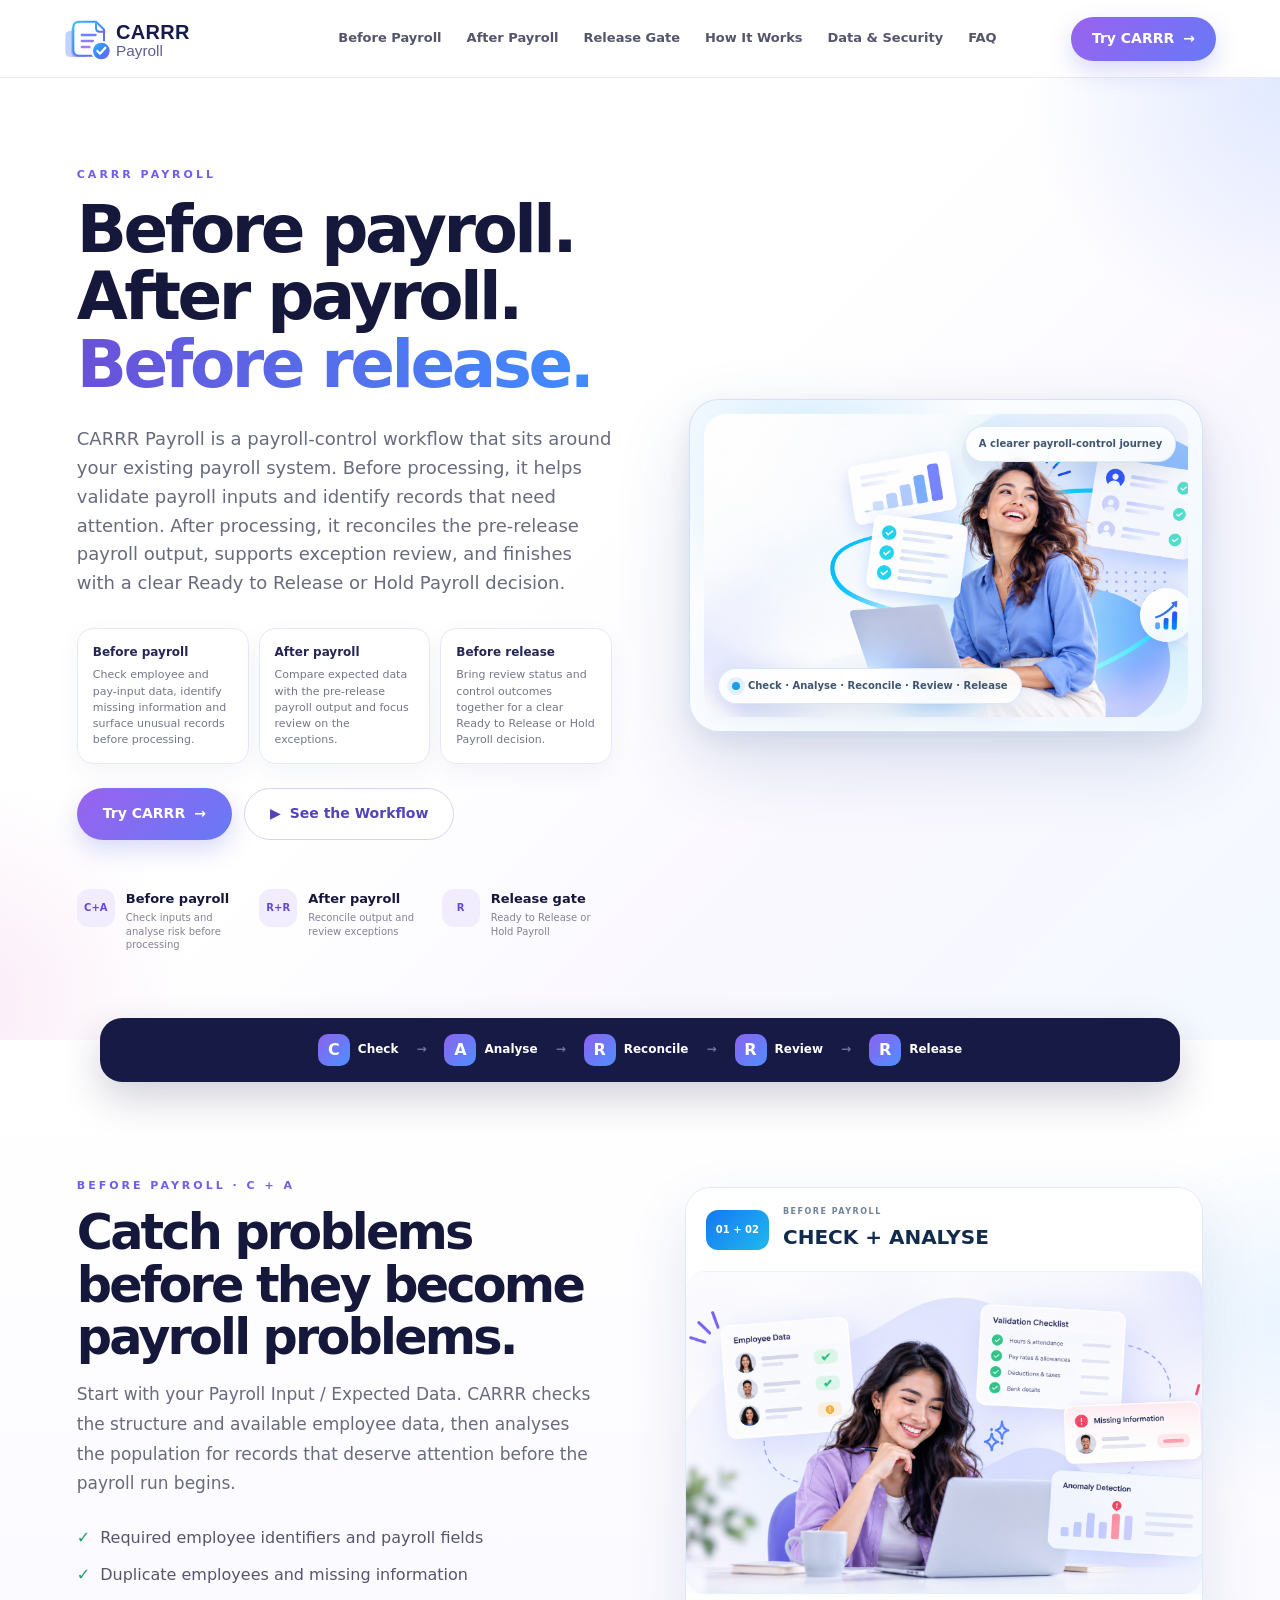
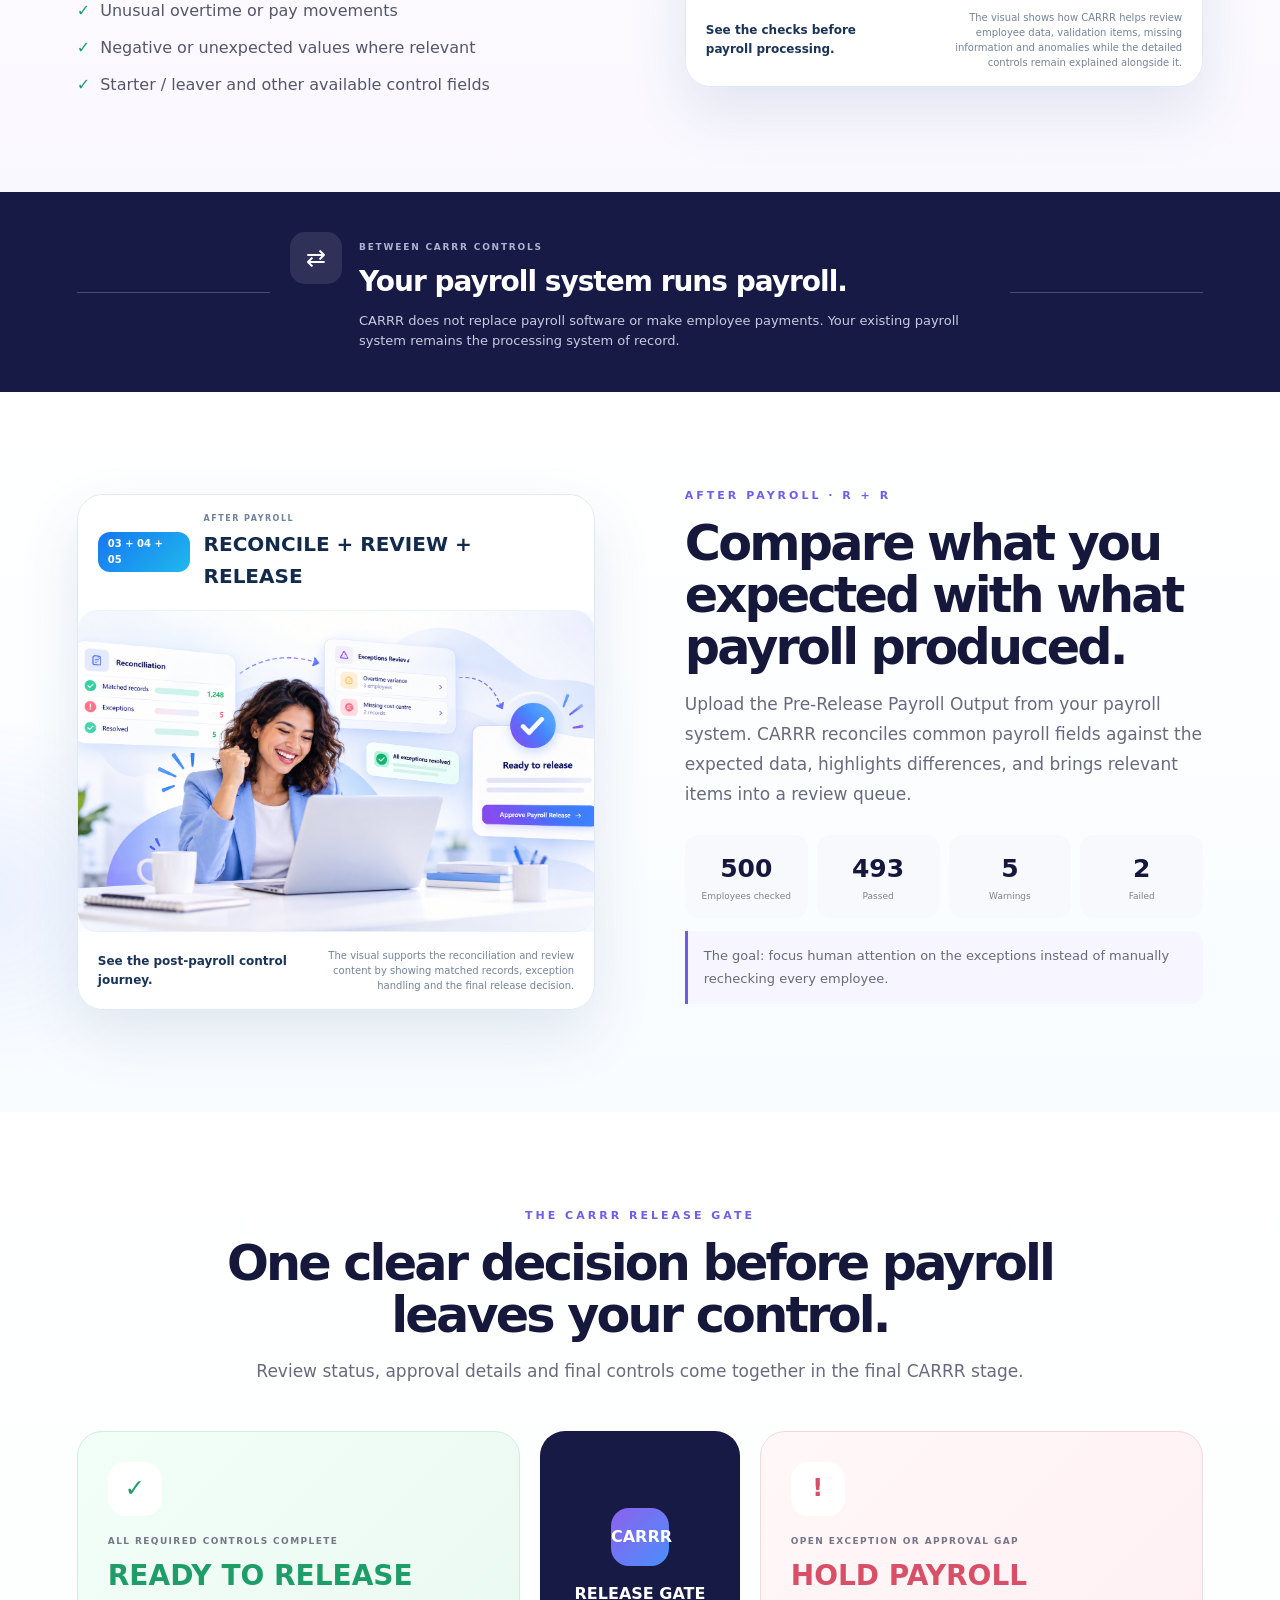
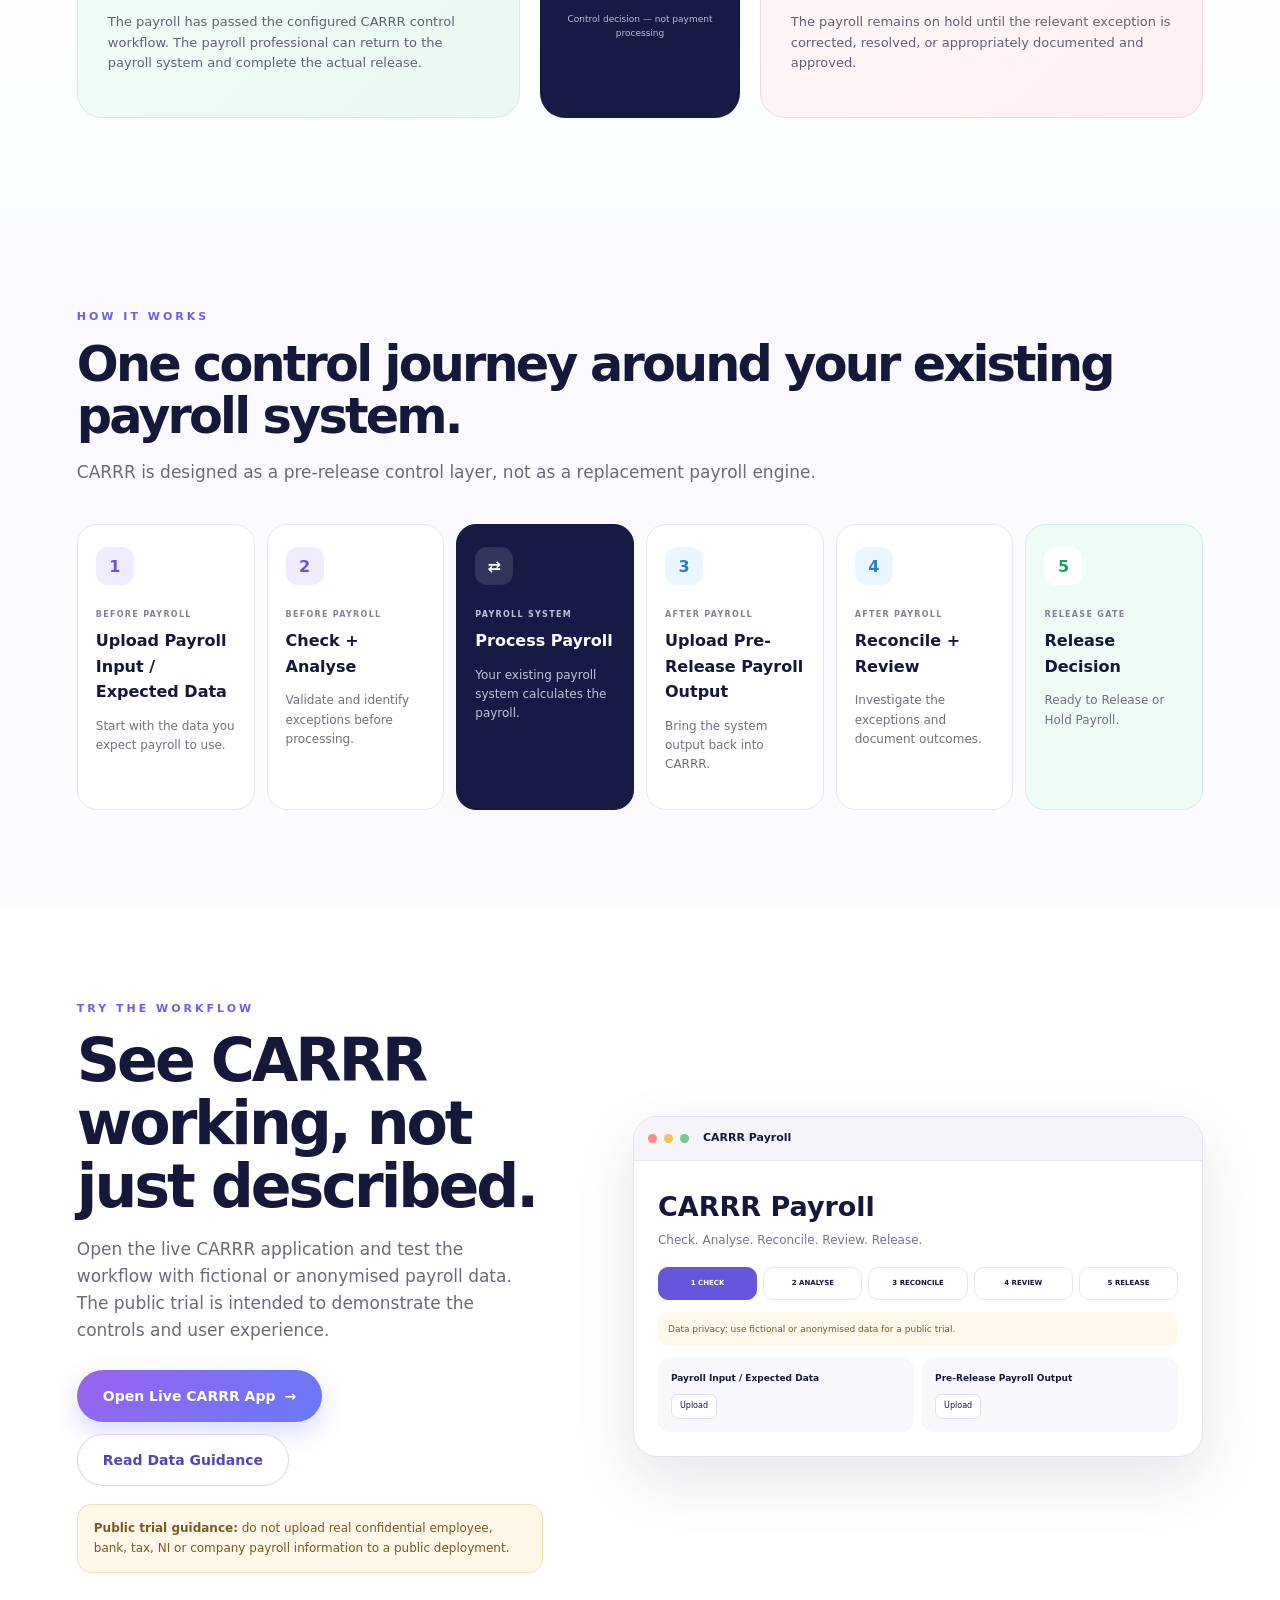
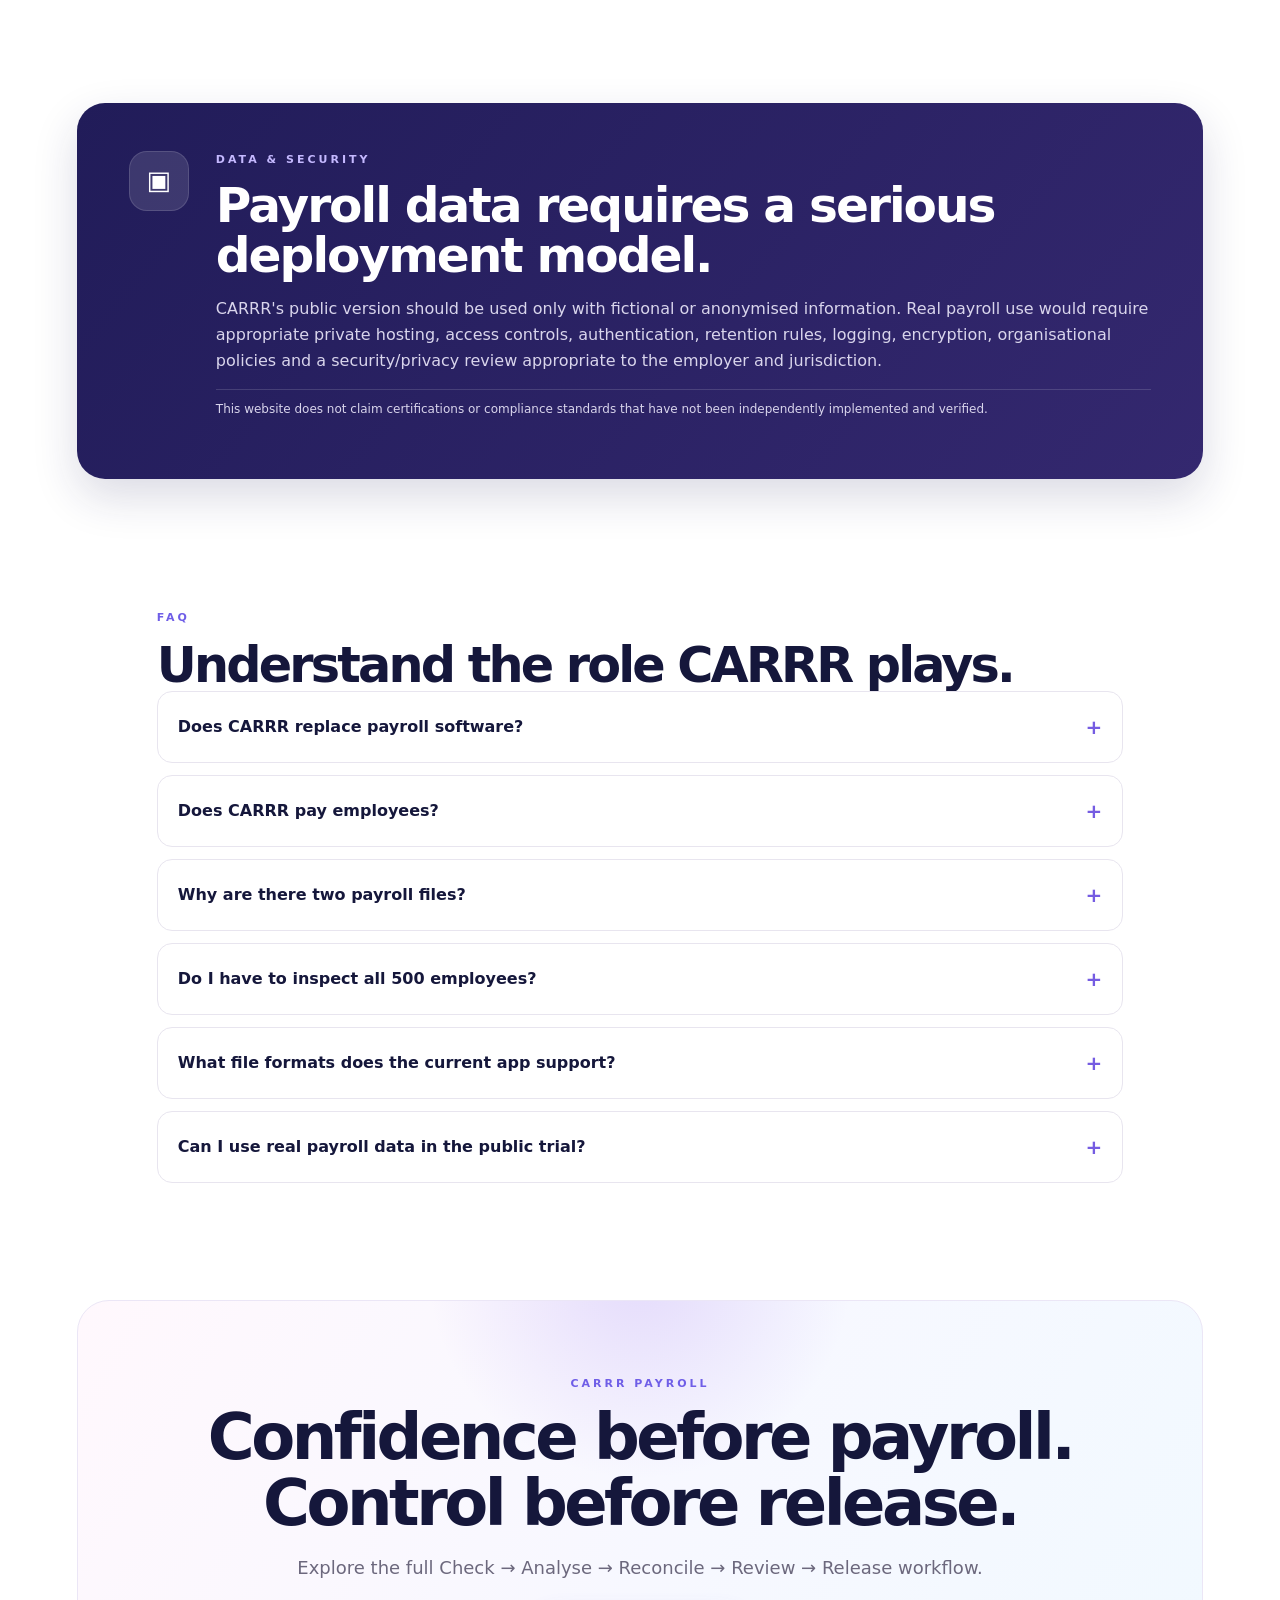
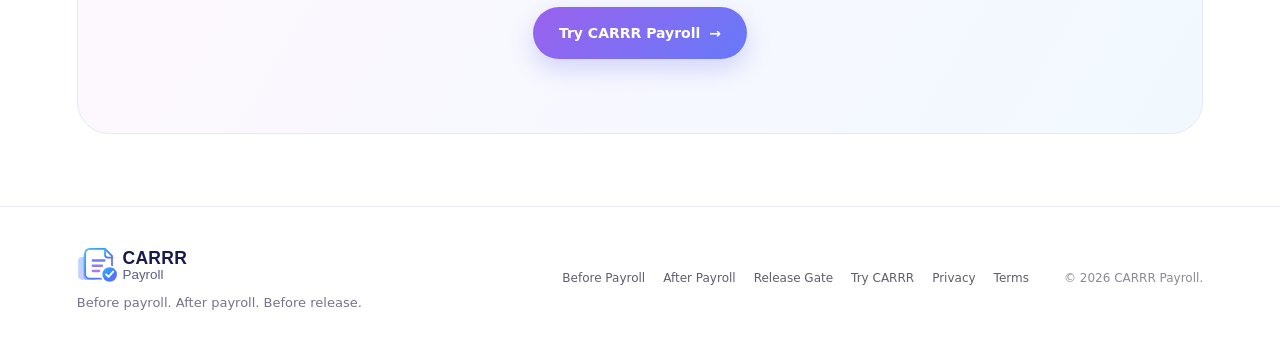
==== commit da59b14c: "Enhance SEO with Open Graph and Twitter meta tags Added Open Graph and Twitter meta tags for better " ====
--- a/index.html
+++ b/index.html
@@ -5,6 +5,16 @@
   <meta name="viewport" content="width=device-width, initial-scale=1.0" />
   <meta name="description" content="CARRR Payroll — before payroll, after payroll, before release. Check, Analyse, Reconcile, Review and Release with greater confidence." />
   <title>CARRR Payroll | Before payroll. After payroll. Before release.</title>
+   <meta property="og:title" content="CARRR Payroll – Payroll Control & Reconciliation Tool">
+<meta property="og:description" content="CARRR Payroll helps validate payroll inputs, analyse exceptions, reconcile payroll output, review discrepancies and support a confident release decision.">
+<meta property="og:type" content="website">
+<meta property="og:url" content="https://venkatasindhuch-lang.github.io/payroll_reconciliation_website/">
+<meta property="og:image" content="https://venkatasindhuch-lang.github.io/payroll_reconciliation_website/assets/hero-creative.png">
+
+<meta name="twitter:card" content="summary_large_image">
+<meta name="twitter:title" content="CARRR Payroll – Payroll Control & Reconciliation Tool">
+<meta name="twitter:description" content="Check → Analyse → Reconcile → Review → Release">
+<meta name="twitter:image" content="https://venkatasindhuch-lang.github.io/payroll_reconciliation_website/assets/hero-creative.png">
   <link rel="stylesheet" href="style.css" />
 </head>
 <body>
